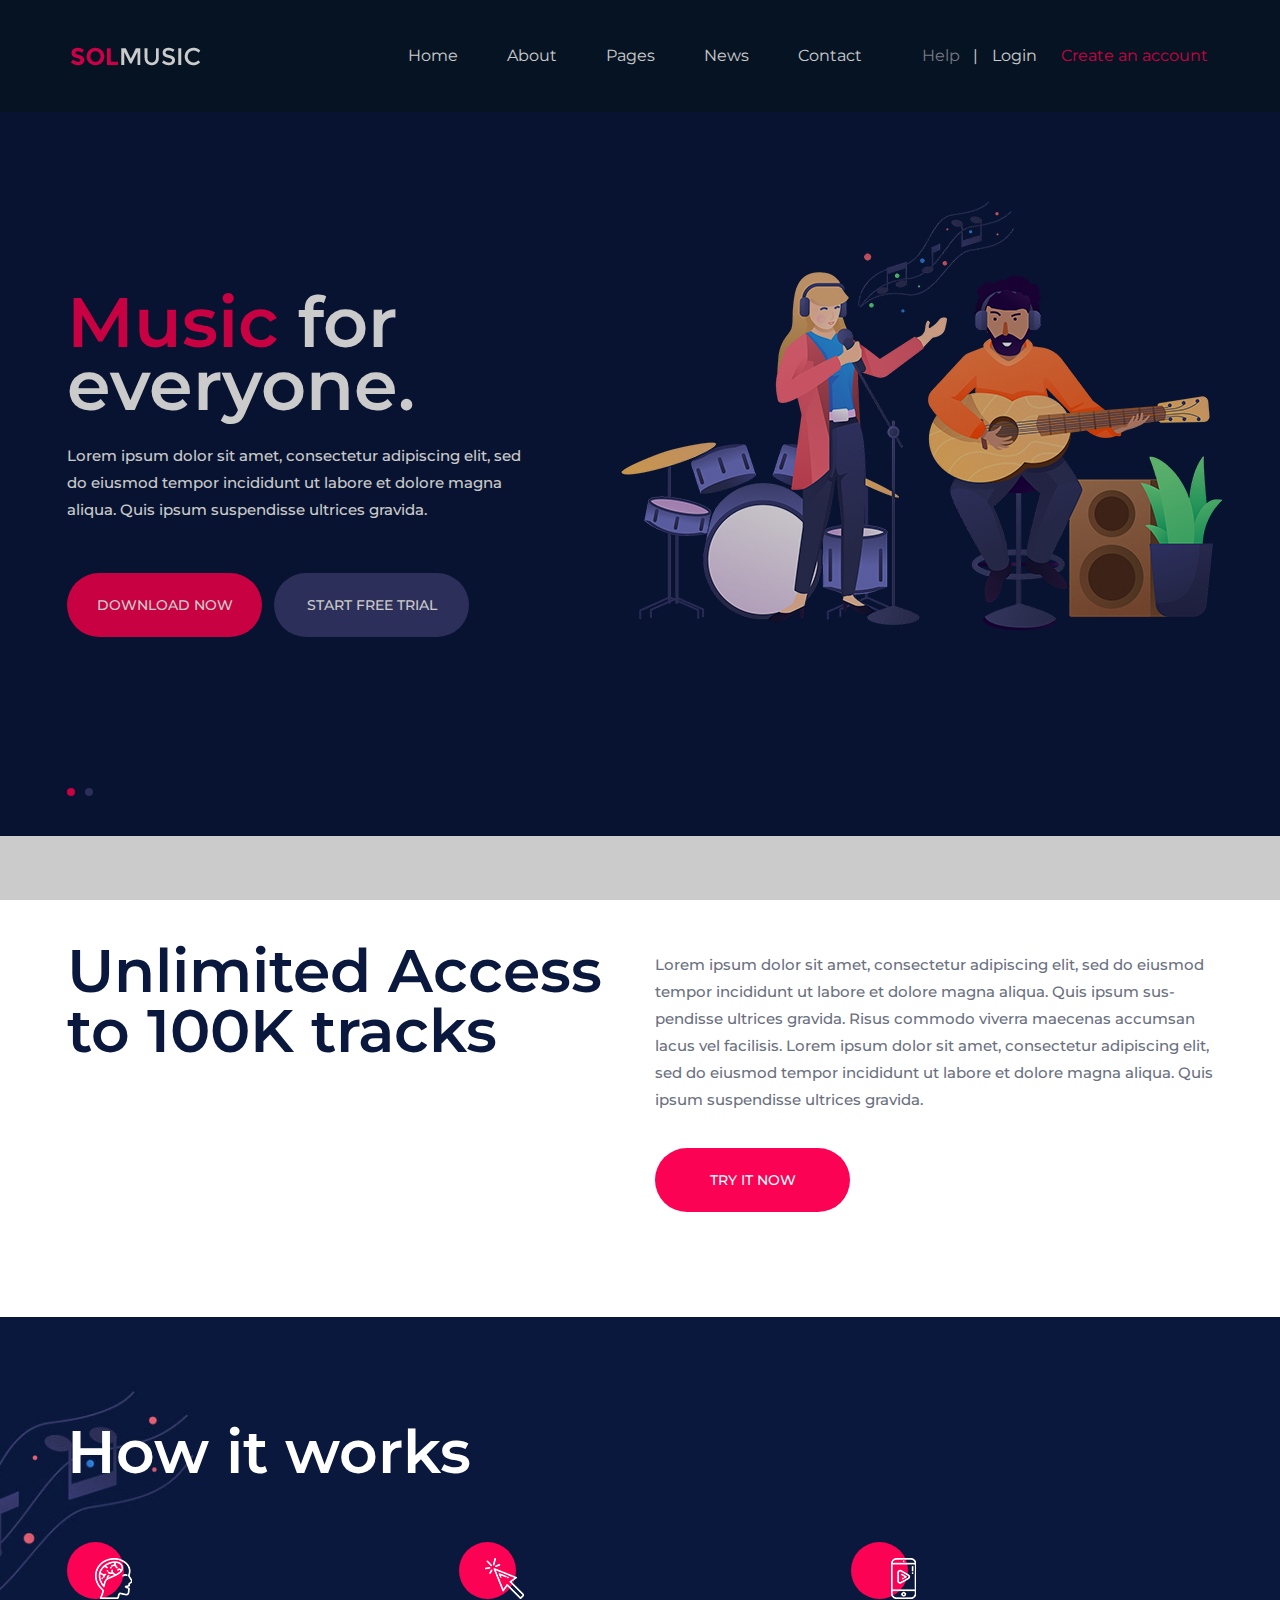
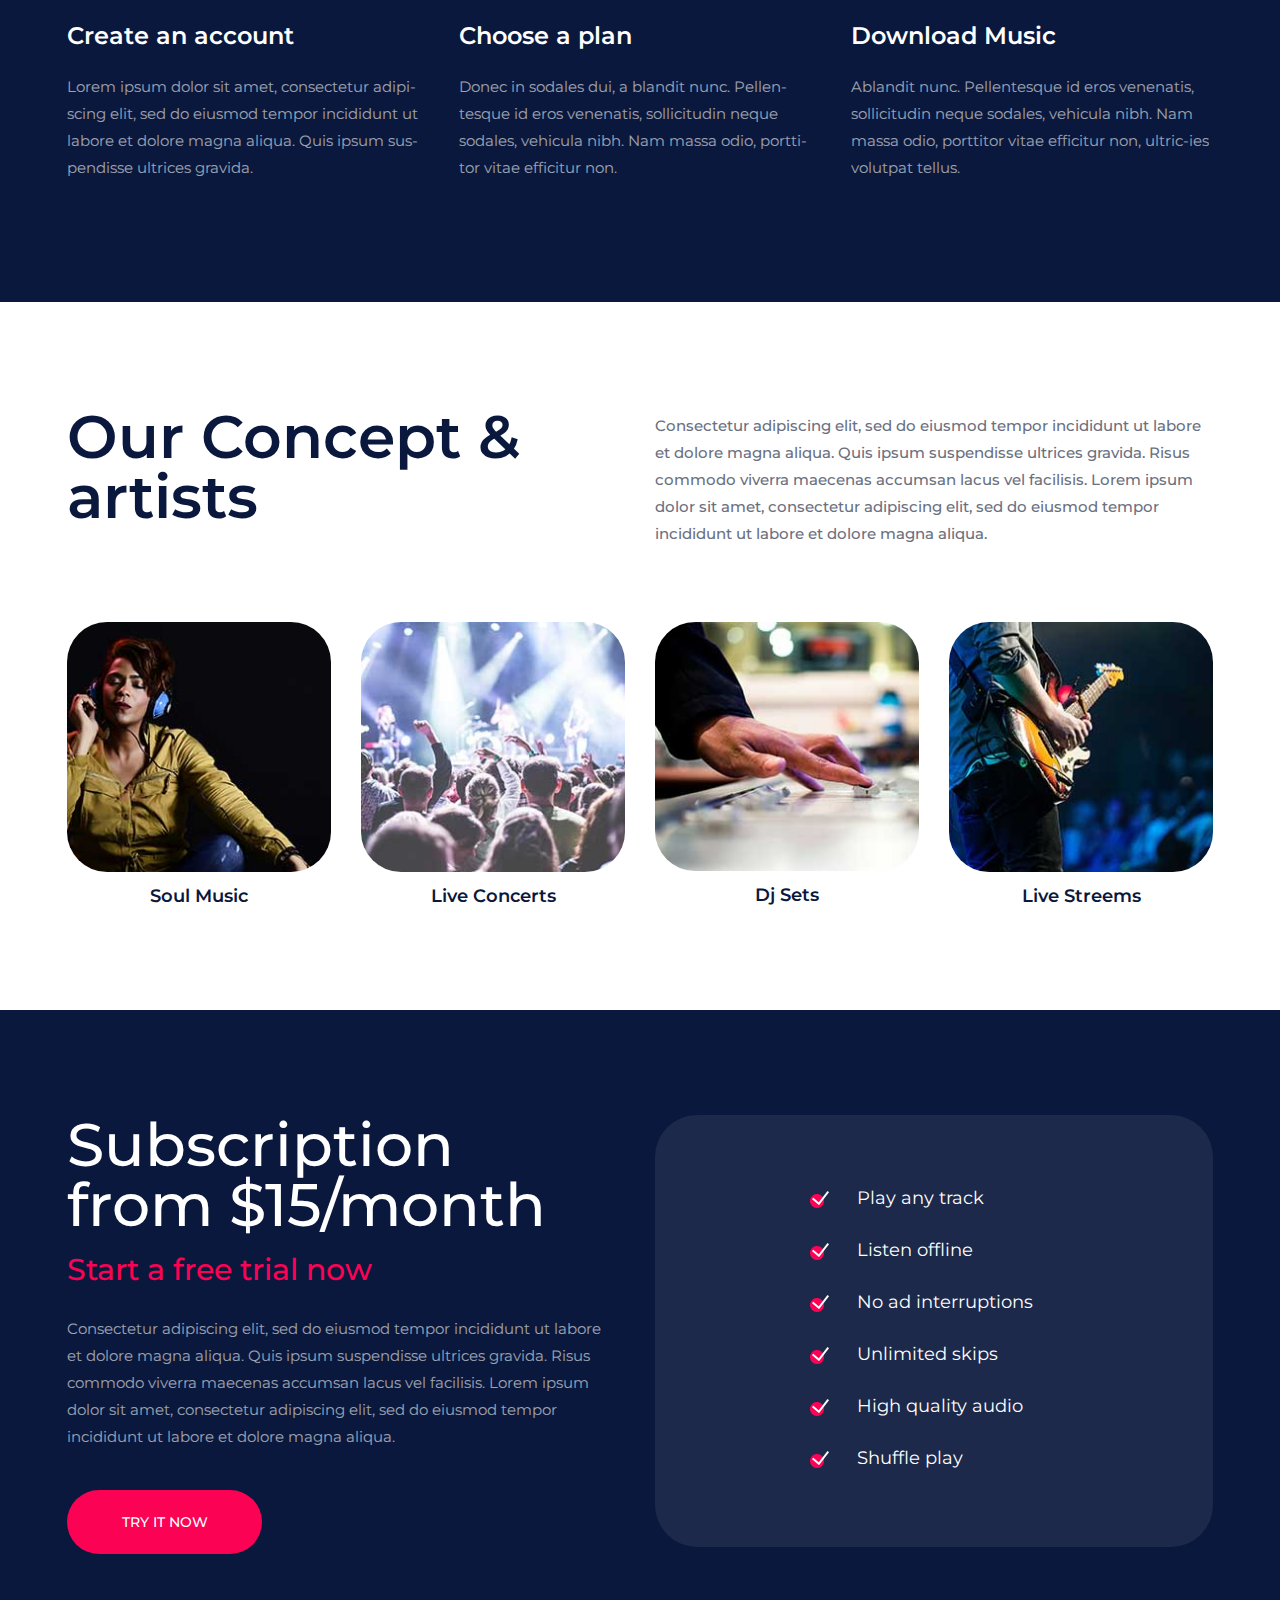
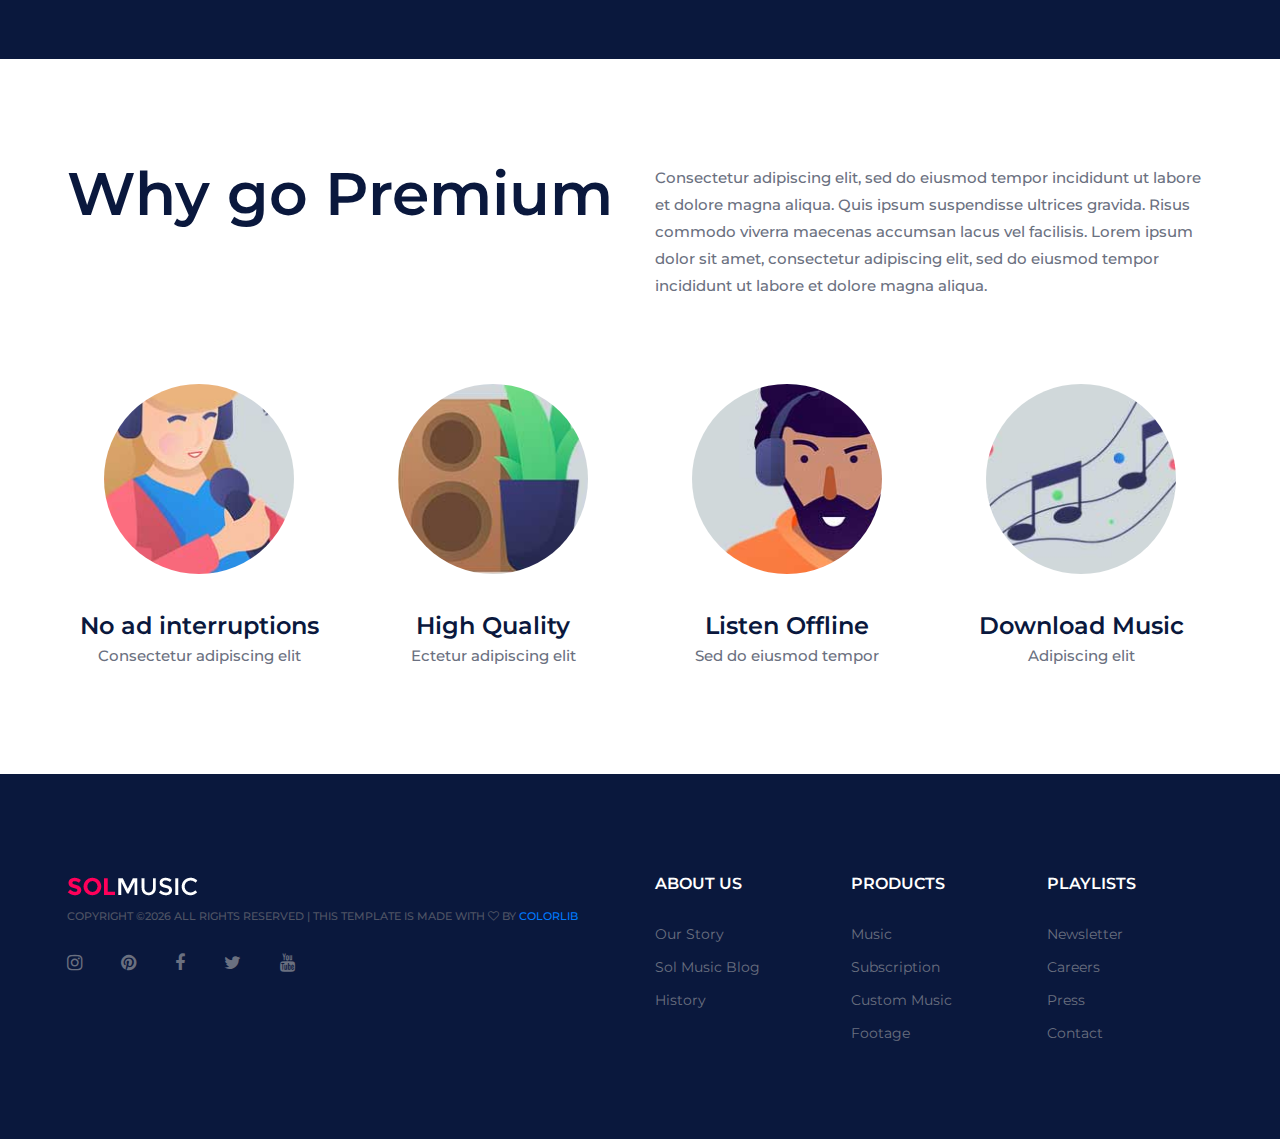
==== index.html @ fb3db893 "added initial files" ====
<!DOCTYPE html>
<html lang="zxx">

<!-- Mirrored from preview.colorlib.com/theme/solmusic/index.html by HTTrack Website Copier/3.x [XR&CO'2014], Fri, 13 Nov 2020 09:31:13 GMT -->
<head>
<title>SolMusic | HTML Template</title>
<meta charset="UTF-8">
<meta name="description" content="SolMusic HTML Template">
<meta name="keywords" content="music, html">
<meta name="viewport" content="width=device-width, initial-scale=1.0">
<!-- Favicon -->
<link href="img/favicon.ico" rel="shortcut icon"/>
<!-- Google font -->
<link href="https://fonts.googleapis.com/css?family=Montserrat:300,300i,400,400i,500,500i,600,600i,700,700i&amp;display=swap" rel="stylesheet">
<!-- Stylesheets -->
<link rel="stylesheet" href="css/bootstrap.min.css%2bfont-awesome.min.css%2bowl.carousel.min.css%2bslicknav.min.css%2bstyle.css.pagespeed.cc.xYf4EGMmqd.css"/>
<!-- Main Stylesheets -->
<!--[if lt IE 9]>
		<script src="https://oss.maxcdn.com/html5shiv/3.7.2/html5shiv.min.js"></script>
		<script src="https://oss.maxcdn.com/respond/1.4.2/respond.min.js"></script>
	<![endif]-->
</head>
<body>
<!-- Page Preloder -->
<div id="preloder">
<div class="loader"></div>
</div>
<!-- Header section -->
<header class="header-section clearfix">
<a href="index.html" class="site-logo">
<img src="img/xlogo.png.pagespeed.ic.qQfcVSBnAj.png" alt="">
</a>
<div class="header-right">
<a href="#" class="hr-btn">Help</a>
<span>|</span>
<div class="user-panel">
<a href="#" class="login">Login</a>
<a href="#" class="register">Create an account</a>
</div>
</div>
<ul class="main-menu">
<li><a href="index.html">Home</a></li>
<li><a href="#">About</a></li>
<li><a href="#">Pages</a>
<ul class="sub-menu">
<li><a href="category.html">Category</a></li>
<li><a href="playlist.html">Playlist</a></li>
<li><a href="artist.html">Artist</a></li>
<li><a href="blog.html">Blog</a></li>
<li><a href="contact.html">Contact</a></li>
</ul>
</li>
<li><a href="blog.html">News</a></li>
<li><a href="contact.html">Contact</a></li>
</ul>
</header>
<!-- Header section end -->
<!-- Hero section -->
<section class="hero-section">
<div class="hero-slider owl-carousel">
<div class="hs-item">
<div class="container">
<div class="row">
<div class="col-lg-6">
<div class="hs-text">
<h2><span>Music</span> for everyone.</h2>
<p>Lorem ipsum dolor sit amet, consectetur adipiscing elit, sed do eiusmod tempor incididunt ut labore et dolore magna aliqua. Quis ipsum suspendisse ultrices gravida. </p>
<a href="#" class="site-btn">Download Now</a>
<a href="#" class="site-btn sb-c2">Start free trial</a>
</div>
</div>
<div class="col-lg-6">
<div class="hr-img">
<img src="img/xhero-bg.png.pagespeed.ic.wZL5rXc3fy.png" alt="">
</div>
</div>
</div>
</div>
</div>
<div class="hs-item">
<div class="container">
<div class="row">
<div class="col-lg-6">
<div class="hs-text">
<h2><span>Listen </span> to new music.</h2>
<p>Lorem ipsum dolor sit amet, consectetur adipiscing elit, sed do eiusmod tempor incididunt ut labore et dolore magna aliqua. Quis ipsum suspendisse ultrices gravida. </p>
<a href="#" class="site-btn">Download Now</a>
<a href="#" class="site-btn sb-c2">Start free trial</a>
</div>
</div>
<div class="col-lg-6">
<div class="hr-img">
<img src="img/xhero-bg.png.pagespeed.ic.wZL5rXc3fy.png" alt="">
</div>
</div>
</div>
</div>
</div>
</div>
</section>
<!-- Hero section end -->
<!-- Intro section -->
<section class="intro-section spad">
<div class="container">
<div class="row">
<div class="col-lg-6">
<div class="section-title">
<h2>Unlimited Access to 100K tracks</h2>
</div>
</div>
<div class="col-lg-6">
<p>Lorem ipsum dolor sit amet, consectetur adipiscing elit, sed do eiusmod tempor incididunt ut labore et dolore magna aliqua. Quis ipsum sus-pendisse ultrices gravida. Risus commodo viverra maecenas accumsan lacus vel facilisis. Lorem ipsum dolor sit amet, consectetur adipiscing elit, sed do eiusmod tempor incididunt ut labore et dolore magna aliqua. Quis ipsum suspendisse ultrices gravida.</p>
<a href="#" class="site-btn">Try it now</a>
</div>
</div>
</div>
</section>
<!-- Intro section end -->
<!-- How section -->
<section class="how-section spad set-bg" data-setbg="img/how-to-bg.jpg">
<div class="container text-white">
<div class="section-title">
<h2>How it works</h2>
</div>
<div class="row">
<div class="col-md-4">
<div class="how-item">
<div class="hi-icon">
<img src="img/icons/xbrain.png.pagespeed.ic.hNKaW3Z77a.png" alt="">
</div>
<h4>Create an account</h4>
<p>Lorem ipsum dolor sit amet, consectetur adipi-scing elit, sed do eiusmod tempor incididunt ut labore et dolore magna aliqua. Quis ipsum sus-pendisse ultrices gravida. </p>
</div>
</div>
<div class="col-md-4">
<div class="how-item">
<div class="hi-icon">
<img src="img/icons/xpointer.png.pagespeed.ic.fbo1WlS8Ay.png" alt="">
</div>
<h4>Choose a plan</h4>
<p>Donec in sodales dui, a blandit nunc. Pellen-tesque id eros venenatis, sollicitudin neque sodales, vehicula nibh. Nam massa odio, portti-tor vitae efficitur non. </p>
</div>
</div>
<div class="col-md-4">
<div class="how-item">
<div class="hi-icon">
<img src="img/icons/xsmartphone.png.pagespeed.ic.Hf6_3khJbp.png" alt="">
</div>
<h4>Download Music</h4>
<p>Ablandit nunc. Pellentesque id eros venenatis, sollicitudin neque sodales, vehicula nibh. Nam massa odio, porttitor vitae efficitur non, ultric-ies volutpat tellus. </p>
</div>
</div>
</div>
</div>
</section>
<!-- How section end -->
<!-- Concept section -->
<section class="concept-section spad">
<div class="container">
<div class="row">
<div class="col-lg-6">
<div class="section-title">
<h2>Our Concept & artists</h2>
</div>
</div>
<div class="col-lg-6">
<p>Consectetur adipiscing elit, sed do eiusmod tempor incididunt ut labore et dolore magna aliqua. Quis ipsum suspendisse ultrices gravida. Risus commodo viverra maecenas accumsan lacus vel facilisis. Lorem ipsum dolor sit amet, consectetur adipiscing elit, sed do eiusmod tempor incididunt ut labore et dolore magna aliqua.</p>
</div>
</div>
<div class="row">
<div class="col-lg-3 col-sm-6">
<div class="concept-item">
<img src="img/concept/x1.jpg.pagespeed.ic.KO4mDb9N_8.jpg" alt="">
<h5>Soul Music</h5>
</div>
</div>
<div class="col-lg-3 col-sm-6">
<div class="concept-item">
<img src="img/concept/x2.jpg.pagespeed.ic.z5n92puy4e.jpg" alt="">
<h5>Live Concerts</h5>
</div>
</div>
<div class="col-lg-3 col-sm-6">
<div class="concept-item">
<img src="img/concept/x3.jpg.pagespeed.ic.GOxEE7Uc15.jpg" alt="">
<h5>Dj Sets</h5>
</div>
</div>
<div class="col-lg-3 col-sm-6">
<div class="concept-item">
<img src="img/concept/x4.jpg.pagespeed.ic.MbQbDN060s.jpg" alt="">
<h5>Live Streems</h5>
</div>
</div>
</div>
</div>
</section>
<!-- Concept section end -->
<!-- Subscription section -->
<section class="subscription-section spad">
<div class="container">
<div class="row">
<div class="col-lg-6">
<div class="sub-text">
<h2>Subscription from $15/month</h2>
<h3>Start a free trial now</h3>
<p>Consectetur adipiscing elit, sed do eiusmod tempor incididunt ut labore et dolore magna aliqua. Quis ipsum suspendisse ultrices gravida. Risus commodo viverra maecenas accumsan lacus vel facilisis. Lorem ipsum dolor sit amet, consectetur adipiscing elit, sed do eiusmod tempor incididunt ut labore et dolore magna aliqua.</p>
<a href="#" class="site-btn">Try it now</a>
</div>
</div>
<div class="col-lg-6">
<ul class="sub-list">
<li><img src="img/icons/xcheck-icon.png.pagespeed.ic.68S-8LR8kI.png" alt="">Play any track</li>
<li><img src="img/icons/xcheck-icon.png.pagespeed.ic.68S-8LR8kI.png" alt="">Listen offline</li>
<li><img src="img/icons/xcheck-icon.png.pagespeed.ic.68S-8LR8kI.png" alt="">No ad interruptions</li>
<li><img src="img/icons/xcheck-icon.png.pagespeed.ic.68S-8LR8kI.png" alt="">Unlimited skips</li>
<li><img src="img/icons/xcheck-icon.png.pagespeed.ic.68S-8LR8kI.png" alt="">High quality audio</li>
<li><img src="img/icons/xcheck-icon.png.pagespeed.ic.68S-8LR8kI.png" alt="">Shuffle play</li>
</ul>
</div>
</div>
</div>
</section>
<!-- Subscription section end -->
<!-- Premium section end -->
<section class="premium-section spad">
<div class="container">
<div class="row">
<div class="col-lg-6">
<div class="section-title">
<h2>Why go Premium</h2>
</div>
</div>
<div class="col-lg-6">
<p>Consectetur adipiscing elit, sed do eiusmod tempor incididunt ut labore et dolore magna aliqua. Quis ipsum suspendisse ultrices gravida. Risus commodo viverra maecenas accumsan lacus vel facilisis. Lorem ipsum dolor sit amet, consectetur adipiscing elit, sed do eiusmod tempor incididunt ut labore et dolore magna aliqua.</p>
</div>
</div>
<div class="row">
<div class="col-lg-3 col-sm-6">
<div class="premium-item">
<img src="img/premium/x1.jpg.pagespeed.ic.TF3DqFa6GM.jpg" alt="">
<h4>No ad interruptions </h4>
<p>Consectetur adipiscing elit</p>
</div>
</div>
<div class="col-lg-3 col-sm-6">
<div class="premium-item">
<img src="img/premium/x2.jpg.pagespeed.ic.FOXj4POBu0.jpg" alt="">
<h4>High Quality</h4>
<p>Ectetur adipiscing elit</p>
</div>
</div>
<div class="col-lg-3 col-sm-6">
<div class="premium-item">
<img src="img/premium/x3.jpg.pagespeed.ic.vqMvZbtq95.jpg" alt="">
<h4>Listen Offline</h4>
<p>Sed do eiusmod tempor </p>
</div>
</div>
<div class="col-lg-3 col-sm-6">
<div class="premium-item">
<img src="img/premium/x4.jpg.pagespeed.ic.vjpIUQ49Wv.jpg" alt="">
<h4>Download Music</h4>
<p>Adipiscing elit</p>
</div>
</div>
</div>
</div>
</section>
<!-- Premium section end -->
<!-- Footer section -->
<footer class="footer-section">
<div class="container">
<div class="row">
<div class="col-xl-6 col-lg-7 order-lg-2">
<div class="row">
<div class="col-sm-4">
<div class="footer-widget">
<h2>About us</h2>
<ul>
<li><a href="#">Our Story</a></li>
<li><a href="#">Sol Music Blog</a></li>
<li><a href="#">History</a></li>
</ul>
</div>
</div>
<div class="col-sm-4">
<div class="footer-widget">
<h2>Products</h2>
<ul>
<li><a href="#">Music</a></li>
<li><a href="#">Subscription</a></li>
<li><a href="#">Custom Music</a></li>
<li><a href="#">Footage</a></li>
</ul>
</div>
</div>
<div class="col-sm-4">
<div class="footer-widget">
<h2>Playlists</h2>
<ul>
<li><a href="#">Newsletter</a></li>
<li><a href="#">Careers</a></li>
<li><a href="#">Press</a></li>
<li><a href="#">Contact</a></li>
</ul>
</div>
</div>
</div>
</div>
<div class="col-xl-6 col-lg-5 order-lg-1">
<img src="img/xlogo.png.pagespeed.ic.qQfcVSBnAj.png" alt="">
<div class="copyright"><!-- Link back to Colorlib can't be removed. Template is licensed under CC BY 3.0. -->
Copyright &copy;<script>document.write(new Date().getFullYear());</script> All rights reserved | This template is made with <i class="fa fa-heart-o" aria-hidden="true"></i> by <a href="https://colorlib.com/" target="_blank">Colorlib</a>
<!-- Link back to Colorlib can't be removed. Template is licensed under CC BY 3.0. --></div>
<div class="social-links">
<a href="#"><i class="fa fa-instagram"></i></a>
<a href="#"><i class="fa fa-pinterest"></i></a>
<a href="#"><i class="fa fa-facebook"></i></a>
<a href="#"><i class="fa fa-twitter"></i></a>
<a href="#"><i class="fa fa-youtube"></i></a>
</div>
</div>
</div>
</div>
</footer>
<!-- Footer section end -->
<!--====== Javascripts & Jquery ======-->
<script src="js/jquery-3.2.1.min.js.pagespeed.jm.Y8jX7FH_5H.js"></script>
<script src="js/bootstrap.min.js%2bjquery.slicknav.min.js.pagespeed.jc.en1PnEs3O6.js"></script><script>eval(mod_pagespeed_A0_FcMhLSk);</script>
<script>eval(mod_pagespeed_pCwMCSN3pf);</script>
<script src="js/owl.carousel.min.js.pagespeed.jm.iD9BtIsBTL.js"></script>
<script src="js/mixitup.min.js.pagespeed.jm.OUnzG6FErC.js"></script>
<script>//<![CDATA[
'use strict';$(window).on('load',function(){$(".loader").fadeOut();$("#preloder").delay(400).fadeOut("slow");if($('.playlist-area').length>0){var containerEl=document.querySelector('.playlist-area');var mixer=mixitup(containerEl);}});(function($){$(".main-menu").slicknav({appendTo:'.header-section',allowParentLinks:true,closedSymbol:'<i class="fa fa-angle-right"></i>',openedSymbol:'<i class="fa fa-angle-down"></i>'});$('.slicknav_nav').prepend('<li class="header-right-warp"></li>');$('.header-right').clone().prependTo('.slicknav_nav > .header-right-warp');$('.set-bg').each(function(){var bg=$(this).data('setbg');$(this).css('background-image','url('+bg+')');});$('.hero-slider').owlCarousel({loop:true,nav:false,dots:true,mouseDrag:false,animateOut:'fadeOut',animateIn:'fadeIn',items:1,autoplay:true});})(jQuery);
//]]></script>
<!-- Global site tag (gtag.js) - Google Analytics -->
<script async src="https://www.googletagmanager.com/gtag/js?id=UA-23581568-13"></script>
<script>window.dataLayer=window.dataLayer||[];function gtag(){dataLayer.push(arguments);}gtag('js',new Date());gtag('config','UA-23581568-13');</script>
</body>

<!-- Mirrored from preview.colorlib.com/theme/solmusic/index.html by HTTrack Website Copier/3.x [XR&CO'2014], Fri, 13 Nov 2020 09:31:31 GMT -->
</html>
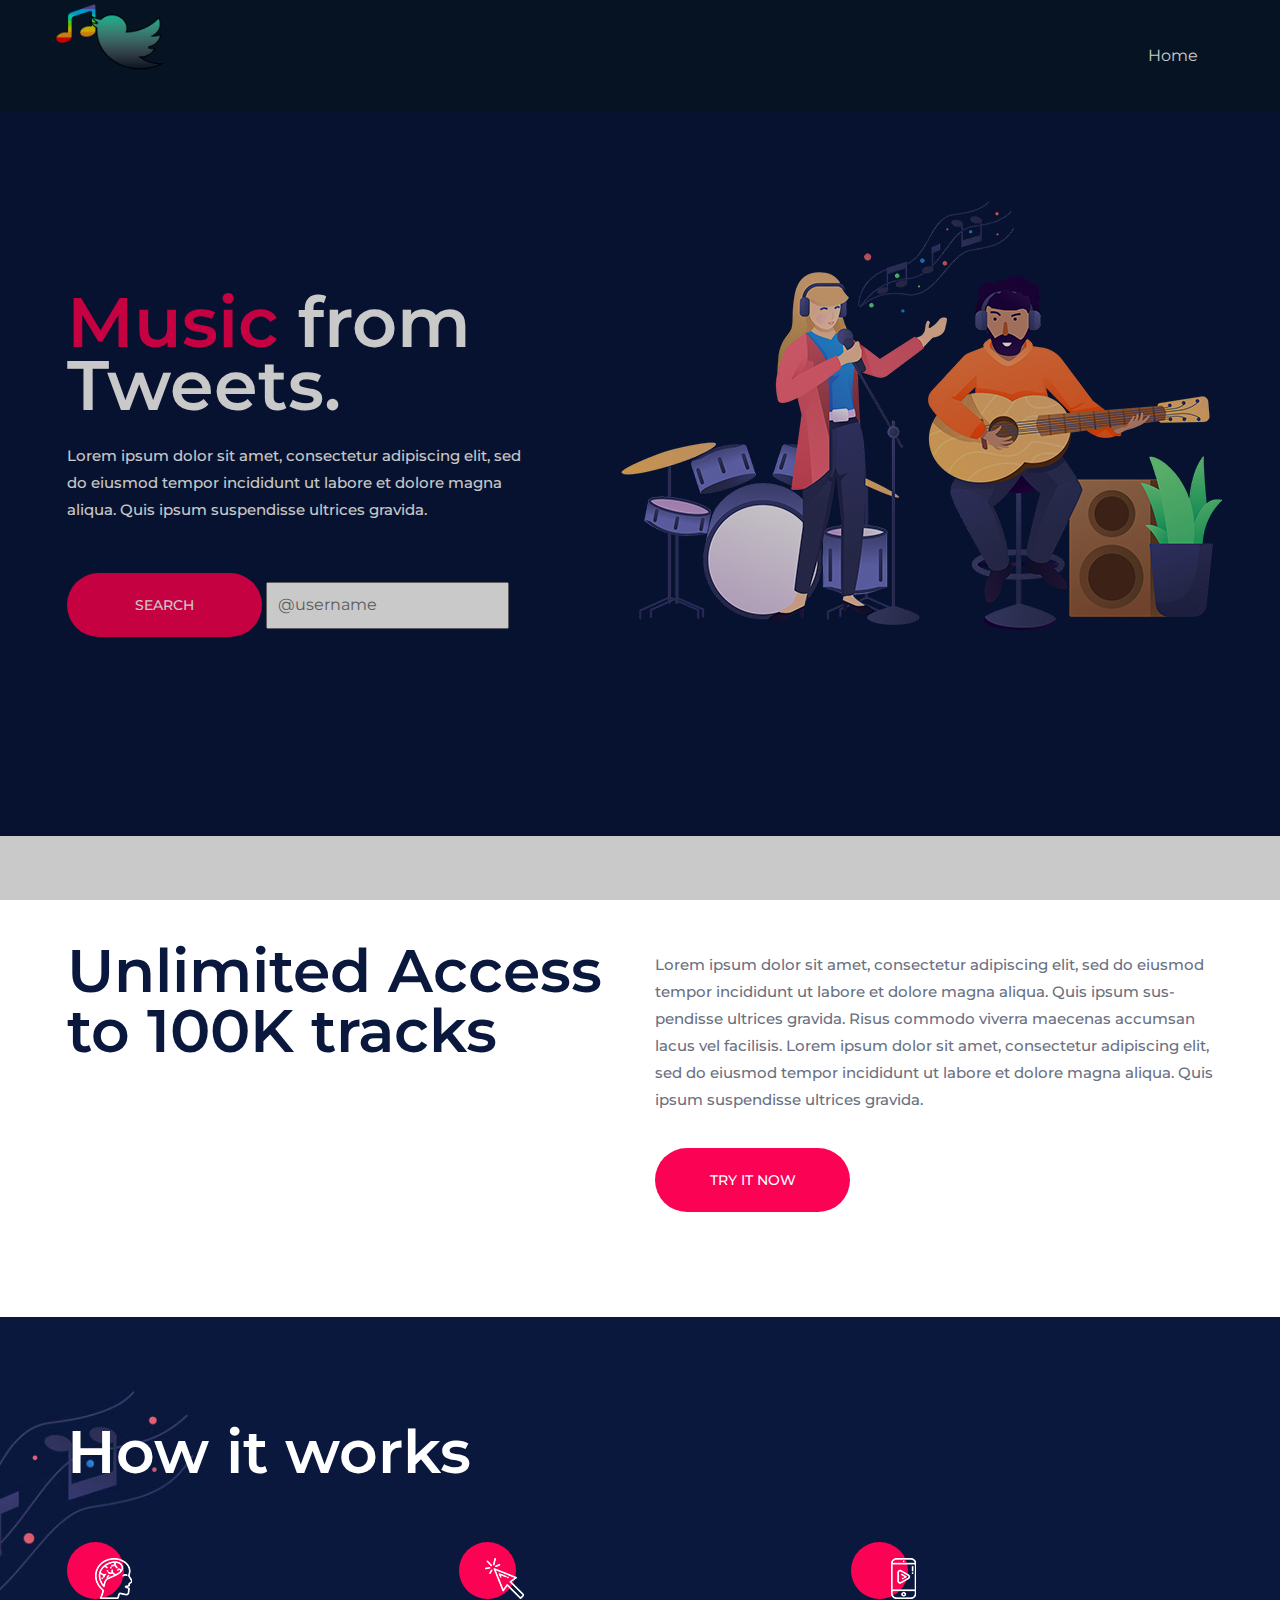
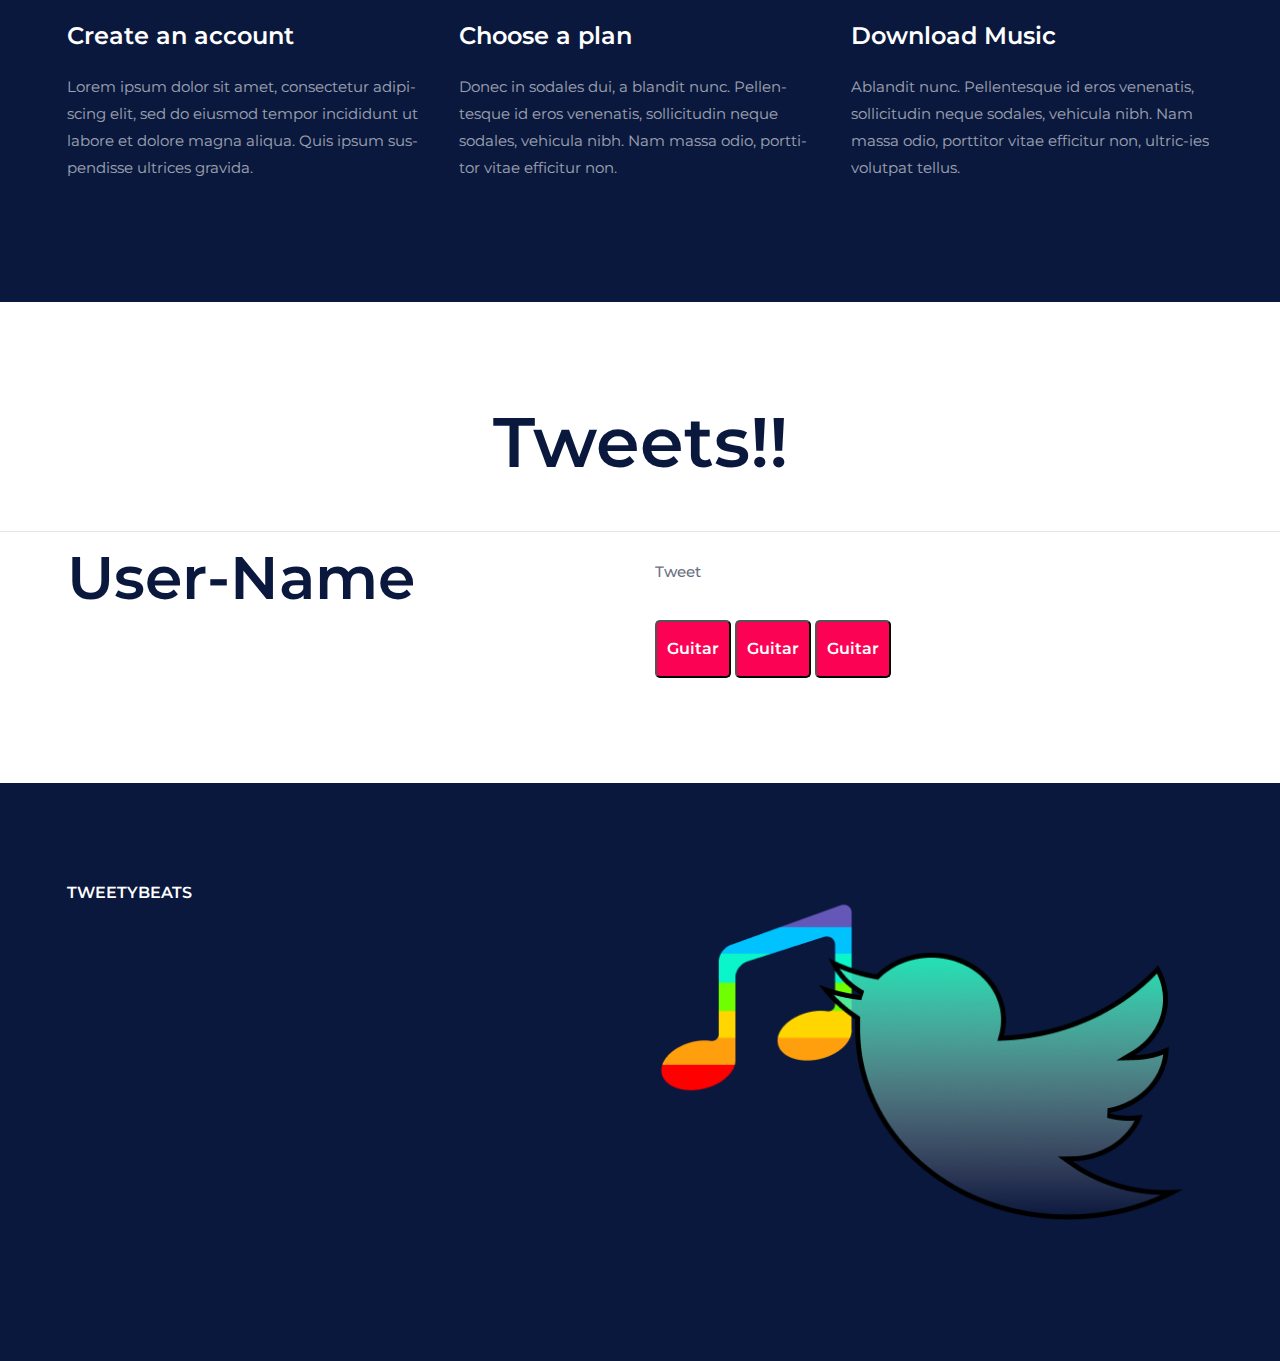
==== commit c58eee63: "added and changed" ====
--- a/index.html
+++ b/index.html
@@ -1,343 +1,262 @@
 <!DOCTYPE html>
-<html lang="zxx">
+<html lang="en">
+  <head>
+    <title>TweetyBeats</title>
+    <meta charset="UTF-8" />
+    <meta name="viewport" content="width=device-width, initial-scale=1.0" />
+    <!-- Favicon -->
+    <link href="img/logo.png" rel="shortcut icon" />
+    <!-- Google font -->
+    <link
+      href="https://fonts.googleapis.com/css?family=Montserrat:300,300i,400,400i,500,500i,600,600i,700,700i&amp;display=swap"
+      rel="stylesheet"
+    />
+    <!-- Stylesheets -->
+    <link
+      rel="stylesheet"
+      href="css/bootstrap.min.css%2bfont-awesome.min.css%2bowl.carousel.min.css%2bslicknav.min.css%2bstyle.css.pagespeed.cc.xYf4EGMmqd.css"
+    />
+    <!-- Main Stylesheets -->
+    <link rel="stylesheet" href="css/style.css" />
+  </head>
+  <body>
+    <!-- Page Preloder -->
+    <div id="preloder">
+      <div class="loader"></div>
+    </div>
+    <!-- Header section -->
+    <header class="header-section clearfix">
+      <a href="index.html" class="site-logo">
+        <img src="img/logo.png" alt="" />
+      </a>
+      <ul class="main-menu">
+        <li><a href="index.html">Home</a></li>
+      </ul>
+    </header>
+    <!-- Header section end -->
+    <!-- Hero section -->
+    <section class="hero-section">
+      <div class="hero-slider owl-carousel">
+        <div class="hs-item">
+          <div class="container">
+            <div class="row">
+              <div class="col-lg-6">
+                <div class="hs-text">
+                  <h2><span>Music</span> from Tweets.</h2>
+                  <p>
+                    Lorem ipsum dolor sit amet, consectetur adipiscing elit, sed
+                    do eiusmod tempor incididunt ut labore et dolore magna
+                    aliqua. Quis ipsum suspendisse ultrices gravida.
+                  </p>
+                  <a href="#" class="site-btn">Search</a>
+                  <input
+                    class="user-input"
+                    type="text"
+                    placeholder="@username"
+                  />
+                </div>
+              </div>
+              <div class="col-lg-6">
+                <div class="hr-img">
+                  <img
+                    src="img/xhero-bg.png.pagespeed.ic.wZL5rXc3fy.png"
+                    alt=""
+                  />
+                </div>
+              </div>
+            </div>
+          </div>
+        </div>
+      </div>
+    </section>
+    <!-- Hero section end -->
+    <!-- Intro section -->
+    <section class="intro-section spad">
+      <div class="container">
+        <div class="row">
+          <div class="col-lg-6">
+            <div class="section-title">
+              <h2>Unlimited Access to 100K tracks</h2>
+            </div>
+          </div>
+          <div class="col-lg-6">
+            <p>
+              Lorem ipsum dolor sit amet, consectetur adipiscing elit, sed do
+              eiusmod tempor incididunt ut labore et dolore magna aliqua. Quis
+              ipsum sus-pendisse ultrices gravida. Risus commodo viverra
+              maecenas accumsan lacus vel facilisis. Lorem ipsum dolor sit amet,
+              consectetur adipiscing elit, sed do eiusmod tempor incididunt ut
+              labore et dolore magna aliqua. Quis ipsum suspendisse ultrices
+              gravida.
+            </p>
+            <a href="#" class="site-btn">Try it now</a>
+          </div>
+        </div>
+      </div>
+    </section>
+    <!-- Intro section end -->
+    <!-- How section -->
+    <section class="how-section spad set-bg" data-setbg="img/how-to-bg.jpg">
+      <div class="container text-white">
+        <div class="section-title">
+          <h2>How it works</h2>
+        </div>
+        <div class="row">
+          <div class="col-md-4">
+            <div class="how-item">
+              <div class="hi-icon">
+                <img
+                  src="img/icons/xbrain.png.pagespeed.ic.hNKaW3Z77a.png"
+                  alt=""
+                />
+              </div>
+              <h4>Create an account</h4>
+              <p>
+                Lorem ipsum dolor sit amet, consectetur adipi-scing elit, sed do
+                eiusmod tempor incididunt ut labore et dolore magna aliqua. Quis
+                ipsum sus-pendisse ultrices gravida.
+              </p>
+            </div>
+          </div>
+          <div class="col-md-4">
+            <div class="how-item">
+              <div class="hi-icon">
+                <img
+                  src="img/icons/xpointer.png.pagespeed.ic.fbo1WlS8Ay.png"
+                  alt=""
+                />
+              </div>
+              <h4>Choose a plan</h4>
+              <p>
+                Donec in sodales dui, a blandit nunc. Pellen-tesque id eros
+                venenatis, sollicitudin neque sodales, vehicula nibh. Nam massa
+                odio, portti-tor vitae efficitur non.
+              </p>
+            </div>
+          </div>
+          <div class="col-md-4">
+            <div class="how-item">
+              <div class="hi-icon">
+                <img
+                  src="img/icons/xsmartphone.png.pagespeed.ic.Hf6_3khJbp.png"
+                  alt=""
+                />
+              </div>
+              <h4>Download Music</h4>
+              <p>
+                Ablandit nunc. Pellentesque id eros venenatis, sollicitudin
+                neque sodales, vehicula nibh. Nam massa odio, porttitor vitae
+                efficitur non, ultric-ies volutpat tellus.
+              </p>
+            </div>
+          </div>
+        </div>
+      </div>
+	</section>
+	<section class="intro-section spad">
+		<div class="user_data">
+			<h1>Tweets!!</h1>
+		</div>
+		<hr>
+		<div class="container tweet_container">
+		  <div class="row">
+			<div class="col-lg-6">
+			  <div class="section-title">
+				<h2 class="user_name">User-Name</h2>
+			  </div>
+			</div>
+			<div class="col-lg-6">
+			  <p class="user_tweet">
+				Tweet
+			  </p>
+			  <button>Guitar</button>
+			  <button>Guitar</button>
+			  <button>Guitar</button>
+			</div>
+		  </div>
+		</div>
+	  </section>
+    <!-- Footer section -->
+    <footer class="footer-section">
+      <div class="container">
+        <div class="row">
+          <div class="col-md-6">
+            <div class="footer-widget">
+              <h2>TweetyBeats</h2>
+            </div>
+          </div>
+          <div class="col-md-6 logo">
+            <img src="img/logo.png" alt="" />
+          </div>
+        </div>
+      </div>
+    </footer>
+    <!-- Footer section end -->
+    <!--====== Javascripts & Jquery ======-->
+    <script src="js/jquery-3.2.1.min.js.pagespeed.jm.Y8jX7FH_5H.js"></script>
+    <script src="js/bootstrap.min.js%2bjquery.slicknav.min.js.pagespeed.jc.en1PnEs3O6.js"></script>
+    <script>
+      eval(mod_pagespeed_A0_FcMhLSk);
+    </script>
+    <script>
+      eval(mod_pagespeed_pCwMCSN3pf);
+    </script>
+    <script src="js/owl.carousel.min.js.pagespeed.jm.iD9BtIsBTL.js"></script>
+    <script src="js/mixitup.min.js.pagespeed.jm.OUnzG6FErC.js"></script>
+    <script>
+      //<![CDATA[
+      "use strict";
+      $(window).on("load", function () {
+        $(".loader").fadeOut();
+        $("#preloder").delay(400).fadeOut("slow");
+        if ($(".playlist-area").length > 0) {
+          var containerEl = document.querySelector(".playlist-area");
+          var mixer = mixitup(containerEl);
+        }
+      });
+      (function ($) {
+        $(".main-menu").slicknav({
+          appendTo: ".header-section",
+          allowParentLinks: true,
+          closedSymbol: '<i class="fa fa-angle-right"></i>',
+          openedSymbol: '<i class="fa fa-angle-down"></i>',
+        });
+        $(".slicknav_nav").prepend('<li class="header-right-warp"></li>');
+        $(".header-right")
+          .clone()
+          .prependTo(".slicknav_nav > .header-right-warp");
+        $(".set-bg").each(function () {
+          var bg = $(this).data("setbg");
+          $(this).css("background-image", "url(" + bg + ")");
+        });
+        $(".hero-slider").owlCarousel({
+          loop: true,
+          nav: false,
+          dots: true,
+          mouseDrag: false,
+          animateOut: "fadeOut",
+          animateIn: "fadeIn",
+          items: 1,
+          autoplay: true,
+        });
+      })(jQuery);
+      //]]>
+    </script>
+    <!-- Global site tag (gtag.js) - Google Analytics -->
+    <script
+      async
+      src="https://www.googletagmanager.com/gtag/js?id=UA-23581568-13"
+    ></script>
+    <script>
+      window.dataLayer = window.dataLayer || [];
+      function gtag() {
+        dataLayer.push(arguments);
+      }
+      gtag("js", new Date());
+      gtag("config", "UA-23581568-13");
+	</script>
+	<script src="./js/app.js"></script>
+  </body>
 
-<!-- Mirrored from preview.colorlib.com/theme/solmusic/index.html by HTTrack Website Copier/3.x [XR&CO'2014], Fri, 13 Nov 2020 09:31:13 GMT -->
-<head>
-<title>SolMusic | HTML Template</title>
-<meta charset="UTF-8">
-<meta name="description" content="SolMusic HTML Template">
-<meta name="keywords" content="music, html">
-<meta name="viewport" content="width=device-width, initial-scale=1.0">
-<!-- Favicon -->
-<link href="img/favicon.ico" rel="shortcut icon"/>
-<!-- Google font -->
-<link href="https://fonts.googleapis.com/css?family=Montserrat:300,300i,400,400i,500,500i,600,600i,700,700i&amp;display=swap" rel="stylesheet">
-<!-- Stylesheets -->
-<link rel="stylesheet" href="css/bootstrap.min.css%2bfont-awesome.min.css%2bowl.carousel.min.css%2bslicknav.min.css%2bstyle.css.pagespeed.cc.xYf4EGMmqd.css"/>
-<!-- Main Stylesheets -->
-<!--[if lt IE 9]>
-		<script src="https://oss.maxcdn.com/html5shiv/3.7.2/html5shiv.min.js"></script>
-		<script src="https://oss.maxcdn.com/respond/1.4.2/respond.min.js"></script>
-	<![endif]-->
-</head>
-<body>
-<!-- Page Preloder -->
-<div id="preloder">
-<div class="loader"></div>
-</div>
-<!-- Header section -->
-<header class="header-section clearfix">
-<a href="index.html" class="site-logo">
-<img src="img/xlogo.png.pagespeed.ic.qQfcVSBnAj.png" alt="">
-</a>
-<div class="header-right">
-<a href="#" class="hr-btn">Help</a>
-<span>|</span>
-<div class="user-panel">
-<a href="#" class="login">Login</a>
-<a href="#" class="register">Create an account</a>
-</div>
-</div>
-<ul class="main-menu">
-<li><a href="index.html">Home</a></li>
-<li><a href="#">About</a></li>
-<li><a href="#">Pages</a>
-<ul class="sub-menu">
-<li><a href="category.html">Category</a></li>
-<li><a href="playlist.html">Playlist</a></li>
-<li><a href="artist.html">Artist</a></li>
-<li><a href="blog.html">Blog</a></li>
-<li><a href="contact.html">Contact</a></li>
-</ul>
-</li>
-<li><a href="blog.html">News</a></li>
-<li><a href="contact.html">Contact</a></li>
-</ul>
-</header>
-<!-- Header section end -->
-<!-- Hero section -->
-<section class="hero-section">
-<div class="hero-slider owl-carousel">
-<div class="hs-item">
-<div class="container">
-<div class="row">
-<div class="col-lg-6">
-<div class="hs-text">
-<h2><span>Music</span> for everyone.</h2>
-<p>Lorem ipsum dolor sit amet, consectetur adipiscing elit, sed do eiusmod tempor incididunt ut labore et dolore magna aliqua. Quis ipsum suspendisse ultrices gravida. </p>
-<a href="#" class="site-btn">Download Now</a>
-<a href="#" class="site-btn sb-c2">Start free trial</a>
-</div>
-</div>
-<div class="col-lg-6">
-<div class="hr-img">
-<img src="img/xhero-bg.png.pagespeed.ic.wZL5rXc3fy.png" alt="">
-</div>
-</div>
-</div>
-</div>
-</div>
-<div class="hs-item">
-<div class="container">
-<div class="row">
-<div class="col-lg-6">
-<div class="hs-text">
-<h2><span>Listen </span> to new music.</h2>
-<p>Lorem ipsum dolor sit amet, consectetur adipiscing elit, sed do eiusmod tempor incididunt ut labore et dolore magna aliqua. Quis ipsum suspendisse ultrices gravida. </p>
-<a href="#" class="site-btn">Download Now</a>
-<a href="#" class="site-btn sb-c2">Start free trial</a>
-</div>
-</div>
-<div class="col-lg-6">
-<div class="hr-img">
-<img src="img/xhero-bg.png.pagespeed.ic.wZL5rXc3fy.png" alt="">
-</div>
-</div>
-</div>
-</div>
-</div>
-</div>
-</section>
-<!-- Hero section end -->
-<!-- Intro section -->
-<section class="intro-section spad">
-<div class="container">
-<div class="row">
-<div class="col-lg-6">
-<div class="section-title">
-<h2>Unlimited Access to 100K tracks</h2>
-</div>
-</div>
-<div class="col-lg-6">
-<p>Lorem ipsum dolor sit amet, consectetur adipiscing elit, sed do eiusmod tempor incididunt ut labore et dolore magna aliqua. Quis ipsum sus-pendisse ultrices gravida. Risus commodo viverra maecenas accumsan lacus vel facilisis. Lorem ipsum dolor sit amet, consectetur adipiscing elit, sed do eiusmod tempor incididunt ut labore et dolore magna aliqua. Quis ipsum suspendisse ultrices gravida.</p>
-<a href="#" class="site-btn">Try it now</a>
-</div>
-</div>
-</div>
-</section>
-<!-- Intro section end -->
-<!-- How section -->
-<section class="how-section spad set-bg" data-setbg="img/how-to-bg.jpg">
-<div class="container text-white">
-<div class="section-title">
-<h2>How it works</h2>
-</div>
-<div class="row">
-<div class="col-md-4">
-<div class="how-item">
-<div class="hi-icon">
-<img src="img/icons/xbrain.png.pagespeed.ic.hNKaW3Z77a.png" alt="">
-</div>
-<h4>Create an account</h4>
-<p>Lorem ipsum dolor sit amet, consectetur adipi-scing elit, sed do eiusmod tempor incididunt ut labore et dolore magna aliqua. Quis ipsum sus-pendisse ultrices gravida. </p>
-</div>
-</div>
-<div class="col-md-4">
-<div class="how-item">
-<div class="hi-icon">
-<img src="img/icons/xpointer.png.pagespeed.ic.fbo1WlS8Ay.png" alt="">
-</div>
-<h4>Choose a plan</h4>
-<p>Donec in sodales dui, a blandit nunc. Pellen-tesque id eros venenatis, sollicitudin neque sodales, vehicula nibh. Nam massa odio, portti-tor vitae efficitur non. </p>
-</div>
-</div>
-<div class="col-md-4">
-<div class="how-item">
-<div class="hi-icon">
-<img src="img/icons/xsmartphone.png.pagespeed.ic.Hf6_3khJbp.png" alt="">
-</div>
-<h4>Download Music</h4>
-<p>Ablandit nunc. Pellentesque id eros venenatis, sollicitudin neque sodales, vehicula nibh. Nam massa odio, porttitor vitae efficitur non, ultric-ies volutpat tellus. </p>
-</div>
-</div>
-</div>
-</div>
-</section>
-<!-- How section end -->
-<!-- Concept section -->
-<section class="concept-section spad">
-<div class="container">
-<div class="row">
-<div class="col-lg-6">
-<div class="section-title">
-<h2>Our Concept & artists</h2>
-</div>
-</div>
-<div class="col-lg-6">
-<p>Consectetur adipiscing elit, sed do eiusmod tempor incididunt ut labore et dolore magna aliqua. Quis ipsum suspendisse ultrices gravida. Risus commodo viverra maecenas accumsan lacus vel facilisis. Lorem ipsum dolor sit amet, consectetur adipiscing elit, sed do eiusmod tempor incididunt ut labore et dolore magna aliqua.</p>
-</div>
-</div>
-<div class="row">
-<div class="col-lg-3 col-sm-6">
-<div class="concept-item">
-<img src="img/concept/x1.jpg.pagespeed.ic.KO4mDb9N_8.jpg" alt="">
-<h5>Soul Music</h5>
-</div>
-</div>
-<div class="col-lg-3 col-sm-6">
-<div class="concept-item">
-<img src="img/concept/x2.jpg.pagespeed.ic.z5n92puy4e.jpg" alt="">
-<h5>Live Concerts</h5>
-</div>
-</div>
-<div class="col-lg-3 col-sm-6">
-<div class="concept-item">
-<img src="img/concept/x3.jpg.pagespeed.ic.GOxEE7Uc15.jpg" alt="">
-<h5>Dj Sets</h5>
-</div>
-</div>
-<div class="col-lg-3 col-sm-6">
-<div class="concept-item">
-<img src="img/concept/x4.jpg.pagespeed.ic.MbQbDN060s.jpg" alt="">
-<h5>Live Streems</h5>
-</div>
-</div>
-</div>
-</div>
-</section>
-<!-- Concept section end -->
-<!-- Subscription section -->
-<section class="subscription-section spad">
-<div class="container">
-<div class="row">
-<div class="col-lg-6">
-<div class="sub-text">
-<h2>Subscription from $15/month</h2>
-<h3>Start a free trial now</h3>
-<p>Consectetur adipiscing elit, sed do eiusmod tempor incididunt ut labore et dolore magna aliqua. Quis ipsum suspendisse ultrices gravida. Risus commodo viverra maecenas accumsan lacus vel facilisis. Lorem ipsum dolor sit amet, consectetur adipiscing elit, sed do eiusmod tempor incididunt ut labore et dolore magna aliqua.</p>
-<a href="#" class="site-btn">Try it now</a>
-</div>
-</div>
-<div class="col-lg-6">
-<ul class="sub-list">
-<li><img src="img/icons/xcheck-icon.png.pagespeed.ic.68S-8LR8kI.png" alt="">Play any track</li>
-<li><img src="img/icons/xcheck-icon.png.pagespeed.ic.68S-8LR8kI.png" alt="">Listen offline</li>
-<li><img src="img/icons/xcheck-icon.png.pagespeed.ic.68S-8LR8kI.png" alt="">No ad interruptions</li>
-<li><img src="img/icons/xcheck-icon.png.pagespeed.ic.68S-8LR8kI.png" alt="">Unlimited skips</li>
-<li><img src="img/icons/xcheck-icon.png.pagespeed.ic.68S-8LR8kI.png" alt="">High quality audio</li>
-<li><img src="img/icons/xcheck-icon.png.pagespeed.ic.68S-8LR8kI.png" alt="">Shuffle play</li>
-</ul>
-</div>
-</div>
-</div>
-</section>
-<!-- Subscription section end -->
-<!-- Premium section end -->
-<section class="premium-section spad">
-<div class="container">
-<div class="row">
-<div class="col-lg-6">
-<div class="section-title">
-<h2>Why go Premium</h2>
-</div>
-</div>
-<div class="col-lg-6">
-<p>Consectetur adipiscing elit, sed do eiusmod tempor incididunt ut labore et dolore magna aliqua. Quis ipsum suspendisse ultrices gravida. Risus commodo viverra maecenas accumsan lacus vel facilisis. Lorem ipsum dolor sit amet, consectetur adipiscing elit, sed do eiusmod tempor incididunt ut labore et dolore magna aliqua.</p>
-</div>
-</div>
-<div class="row">
-<div class="col-lg-3 col-sm-6">
-<div class="premium-item">
-<img src="img/premium/x1.jpg.pagespeed.ic.TF3DqFa6GM.jpg" alt="">
-<h4>No ad interruptions </h4>
-<p>Consectetur adipiscing elit</p>
-</div>
-</div>
-<div class="col-lg-3 col-sm-6">
-<div class="premium-item">
-<img src="img/premium/x2.jpg.pagespeed.ic.FOXj4POBu0.jpg" alt="">
-<h4>High Quality</h4>
-<p>Ectetur adipiscing elit</p>
-</div>
-</div>
-<div class="col-lg-3 col-sm-6">
-<div class="premium-item">
-<img src="img/premium/x3.jpg.pagespeed.ic.vqMvZbtq95.jpg" alt="">
-<h4>Listen Offline</h4>
-<p>Sed do eiusmod tempor </p>
-</div>
-</div>
-<div class="col-lg-3 col-sm-6">
-<div class="premium-item">
-<img src="img/premium/x4.jpg.pagespeed.ic.vjpIUQ49Wv.jpg" alt="">
-<h4>Download Music</h4>
-<p>Adipiscing elit</p>
-</div>
-</div>
-</div>
-</div>
-</section>
-<!-- Premium section end -->
-<!-- Footer section -->
-<footer class="footer-section">
-<div class="container">
-<div class="row">
-<div class="col-xl-6 col-lg-7 order-lg-2">
-<div class="row">
-<div class="col-sm-4">
-<div class="footer-widget">
-<h2>About us</h2>
-<ul>
-<li><a href="#">Our Story</a></li>
-<li><a href="#">Sol Music Blog</a></li>
-<li><a href="#">History</a></li>
-</ul>
-</div>
-</div>
-<div class="col-sm-4">
-<div class="footer-widget">
-<h2>Products</h2>
-<ul>
-<li><a href="#">Music</a></li>
-<li><a href="#">Subscription</a></li>
-<li><a href="#">Custom Music</a></li>
-<li><a href="#">Footage</a></li>
-</ul>
-</div>
-</div>
-<div class="col-sm-4">
-<div class="footer-widget">
-<h2>Playlists</h2>
-<ul>
-<li><a href="#">Newsletter</a></li>
-<li><a href="#">Careers</a></li>
-<li><a href="#">Press</a></li>
-<li><a href="#">Contact</a></li>
-</ul>
-</div>
-</div>
-</div>
-</div>
-<div class="col-xl-6 col-lg-5 order-lg-1">
-<img src="img/xlogo.png.pagespeed.ic.qQfcVSBnAj.png" alt="">
-<div class="copyright"><!-- Link back to Colorlib can't be removed. Template is licensed under CC BY 3.0. -->
-Copyright &copy;<script>document.write(new Date().getFullYear());</script> All rights reserved | This template is made with <i class="fa fa-heart-o" aria-hidden="true"></i> by <a href="https://colorlib.com/" target="_blank">Colorlib</a>
-<!-- Link back to Colorlib can't be removed. Template is licensed under CC BY 3.0. --></div>
-<div class="social-links">
-<a href="#"><i class="fa fa-instagram"></i></a>
-<a href="#"><i class="fa fa-pinterest"></i></a>
-<a href="#"><i class="fa fa-facebook"></i></a>
-<a href="#"><i class="fa fa-twitter"></i></a>
-<a href="#"><i class="fa fa-youtube"></i></a>
-</div>
-</div>
-</div>
-</div>
-</footer>
-<!-- Footer section end -->
-<!--====== Javascripts & Jquery ======-->
-<script src="js/jquery-3.2.1.min.js.pagespeed.jm.Y8jX7FH_5H.js"></script>
-<script src="js/bootstrap.min.js%2bjquery.slicknav.min.js.pagespeed.jc.en1PnEs3O6.js"></script><script>eval(mod_pagespeed_A0_FcMhLSk);</script>
-<script>eval(mod_pagespeed_pCwMCSN3pf);</script>
-<script src="js/owl.carousel.min.js.pagespeed.jm.iD9BtIsBTL.js"></script>
-<script src="js/mixitup.min.js.pagespeed.jm.OUnzG6FErC.js"></script>
-<script>//<![CDATA[
-'use strict';$(window).on('load',function(){$(".loader").fadeOut();$("#preloder").delay(400).fadeOut("slow");if($('.playlist-area').length>0){var containerEl=document.querySelector('.playlist-area');var mixer=mixitup(containerEl);}});(function($){$(".main-menu").slicknav({appendTo:'.header-section',allowParentLinks:true,closedSymbol:'<i class="fa fa-angle-right"></i>',openedSymbol:'<i class="fa fa-angle-down"></i>'});$('.slicknav_nav').prepend('<li class="header-right-warp"></li>');$('.header-right').clone().prependTo('.slicknav_nav > .header-right-warp');$('.set-bg').each(function(){var bg=$(this).data('setbg');$(this).css('background-image','url('+bg+')');});$('.hero-slider').owlCarousel({loop:true,nav:false,dots:true,mouseDrag:false,animateOut:'fadeOut',animateIn:'fadeIn',items:1,autoplay:true});})(jQuery);
-//]]></script>
-<!-- Global site tag (gtag.js) - Google Analytics -->
-<script async src="https://www.googletagmanager.com/gtag/js?id=UA-23581568-13"></script>
-<script>window.dataLayer=window.dataLayer||[];function gtag(){dataLayer.push(arguments);}gtag('js',new Date());gtag('config','UA-23581568-13');</script>
-</body>
-
-<!-- Mirrored from preview.colorlib.com/theme/solmusic/index.html by HTTrack Website Copier/3.x [XR&CO'2014], Fri, 13 Nov 2020 09:31:31 GMT -->
+  <!-- Mirrored from preview.colorlib.com/theme/solmusic/index.html by HTTrack Website Copier/3.x [XR&CO'2014], Fri, 13 Nov 2020 09:31:31 GMT -->
 </html>
--- a/css/style.css
+++ b/css/style.css
@@ -0,0 +1,1839 @@
+
+/*=================================
+-----------------------------------
+  SolMusic HTML Template
+  Version: 1.0
+ ---------------------------------
+ =================================*/
+
+
+
+/*----------------------------------------*/
+/* Template default CSS
+/*----------------------------------------*/
+
+html,
+body {
+	height: 100%;
+	font-family: "Montserrat", sans-serif;
+	-webkit-font-smoothing: antialiased;
+	font-smoothing: antialiased;
+}
+
+h1,
+h2,
+h3,
+h4,
+h5,
+h6 {
+	margin: 0;
+	color: #0a183d;
+	font-weight: 600;
+	line-height: 1;
+}
+
+h1 {
+	font-size: 70px;
+}
+
+h2 {
+	font-size: 36px;
+}
+
+h3 {
+	font-size: 30px;
+}
+
+h4 {
+	font-size: 24px;
+}
+
+h5 {
+	font-size: 18px;
+}
+
+h6 {
+	font-size: 16px;
+}
+
+p {
+	font-size: 15px;
+	color: #6a7080;
+	line-height: 1.8;
+	font-weight: 500;
+}
+
+img {
+	max-width: 100%;
+}
+
+input:focus,
+select:focus,
+button:focus,
+textarea:focus {
+	outline: none;
+}
+
+a:hover,
+a:focus {
+	text-decoration: none;
+	outline: none;
+}
+
+ul,
+ol {
+	padding: 0;
+	margin: 0;
+}
+
+/*---------------------
+Helper CSS
+ -----------------------*/
+
+.section-title {
+	margin-bottom: 60px;
+}
+
+.section-title h2 {
+	font-size: 60px;
+}
+
+.set-bg {
+	background-repeat: no-repeat;
+	background-size: cover;
+	background-position: top center;
+}
+
+.spad {
+	padding-top: 105px;
+	padding-bottom: 105px;
+}
+
+.text-white h1,
+.text-white h2,
+.text-white h3,
+.text-white h4,
+.text-white h5,
+.text-white h6,
+.text-white p,
+.text-white span,
+.text-white li,
+.text-white a {
+	color: #fff;
+}
+
+/*---------------------
+Commom elements
+ -----------------------*/
+
+/* buttons */
+
+.site-btn {
+	display: inline-block;
+	border: none;
+	font-size: 14px;
+	font-weight: 500;
+	min-width: 195px;
+	padding: 23px 20px;
+	border-radius: 50px;
+	text-transform: uppercase;
+	background: #fc0254;
+	color: #fff;
+	line-height: normal;
+	cursor: pointer;
+	text-align: center;
+}
+
+.site-btn:hover {
+	color: #fff;
+}
+
+.site-btn.sb-c2 {
+	background: #383b70;
+}
+
+/* Preloder */
+
+#preloder {
+	position: fixed;
+	width: 100%;
+	height: 100%;
+	top: 0;
+	left: 0;
+	z-index: 999999;
+	background: #000;
+}
+
+.loader {
+	width: 40px;
+	height: 40px;
+	position: absolute;
+	top: 50%;
+	left: 50%;
+	margin-top: -13px;
+	margin-left: -13px;
+	border-radius: 60px;
+	animation: loader 0.8s linear infinite;
+	-webkit-animation: loader 0.8s linear infinite;
+}
+
+@keyframes loader {
+	0% {
+		-webkit-transform: rotate(0deg);
+		transform: rotate(0deg);
+		border: 4px solid #f44336;
+		border-left-color: transparent;
+	}
+	50% {
+		-webkit-transform: rotate(180deg);
+		transform: rotate(180deg);
+		border: 4px solid #673ab7;
+		border-left-color: transparent;
+	}
+	100% {
+		-webkit-transform: rotate(360deg);
+		transform: rotate(360deg);
+		border: 4px solid #f44336;
+		border-left-color: transparent;
+	}
+}
+
+@-webkit-keyframes loader {
+	0% {
+		-webkit-transform: rotate(0deg);
+		border: 4px solid #f44336;
+		border-left-color: transparent;
+	}
+	50% {
+		-webkit-transform: rotate(180deg);
+		border: 4px solid #673ab7;
+		border-left-color: transparent;
+	}
+	100% {
+		-webkit-transform: rotate(360deg);
+		border: 4px solid #f44336;
+		border-left-color: transparent;
+	}
+}
+
+/*------------------
+Header section
+ ---------------------*/
+
+.header-section {
+	padding-left: 55px;
+	padding-right: 72px;
+	background: #08192d;
+}
+
+.site-logo {
+	display: inline-block;
+	padding: 0 !important;
+	width: 10%;
+}
+
+.header-right {
+	float: right;
+	padding: 44px 0;
+	margin-left: 130px;
+}
+
+.header-right .hr-btn {
+	display: inline-block;
+	color: #979aa5;
+}
+
+.header-right .user-panel {
+	display: inline-block;
+}
+
+.header-right .user-panel a {
+	font-size: 16px;
+	color: #ffffff;
+	margin: 0 10px;
+}
+
+.header-right .user-panel .register {
+	color: #fc0254;
+	margin-right: 0;
+}
+
+.header-right span {
+	color: #fff;
+	display: inline-block;
+	padding-left: 9px;
+}
+
+.main-menu {
+	list-style: none;
+	float: right;
+}
+
+.main-menu li {
+	display: inline-block;
+	position: relative;
+}
+
+.main-menu li a {
+	display: block;
+	font-size: 16px;
+	color: #ffffff;
+	padding: 44px 10px;
+	margin-left: 60px;
+}
+
+.main-menu li a:hover {
+	color: #fc0254;
+}
+
+.main-menu li:first-child a {
+	margin-left: 0;
+}
+
+.main-menu li:hover .sub-menu {
+	visibility: visible;
+	opacity: 1;
+	margin-top: 0;
+}
+
+.main-menu .sub-menu {
+	position: absolute;
+	list-style: none;
+	width: 220px;
+	left: 60px;
+	top: 100%;
+	padding: 20px 0;
+	visibility: hidden;
+	opacity: 0;
+	margin-top: 50px;
+	background: #fff;
+	z-index: 99;
+	-webkit-transition: all 0.4s;
+	transition: all 0.4s;
+	-webkit-box-shadow: 2px 7px 20px rgba(0, 0, 0, 0.05);
+	box-shadow: 2px 7px 20px rgba(0, 0, 0, 0.05);
+}
+
+.main-menu .sub-menu li {
+	display: block;
+}
+
+.main-menu .sub-menu li a {
+	display: block;
+	color: #000;
+	margin-left: 0;
+	padding: 5px 20px;
+}
+
+.main-menu .sub-menu li a:hover {
+	color: #fc0254;
+}
+
+.slicknav_menu {
+	display: none;
+}
+
+/*------------------
+Hero section
+ ---------------------*/
+
+.hero-section {
+	overflow: hidden;
+}
+
+.hs-item {
+	height: 724px;
+	padding-bottom: 90px;
+	display: -webkit-box;
+	display: -ms-flexbox;
+	display: flex;
+	-webkit-box-align: center;
+	-ms-flex-align: center;
+	align-items: center;
+	background: #0a183d;
+}
+
+.hs-item h2 {
+	color: #fff;
+	font-size: 70px;
+	margin-bottom: 25px;
+	line-height: 0.9;
+	position: relative;
+	top: 50px;
+	opacity: 0;
+}
+
+.hs-item h2 span {
+	color: #fc0254;
+}
+
+.hs-item p {
+	color: #ffffff;
+	opacity: 0.6;
+	margin-bottom: 50px;
+	position: relative;
+	top: 50px;
+	opacity: 0;
+}
+
+.hs-item .site-btn {
+	position: relative;
+	top: 50px;
+	margin-bottom: 20px;
+	opacity: 0;
+}
+
+.hs-item .user-input{
+	padding: 2%;
+}
+
+.hs-item .sb-c2 {
+	margin-left: 8px;
+}
+
+.hs-item .hs-text {
+	padding-top: 90px;
+	max-width: 475px;
+}
+
+.hr-img img {
+	min-width: 602px;
+	position: relative;
+	left: -34px;
+	top: 50px;
+	opacity: 0;
+}
+
+.owl-item.active .hs-item img,
+.owl-item.active .hs-item h2,
+.owl-item.active .hs-item p,
+.owl-item.active .hs-item .site-btn,
+.owl-item.active .hs-item .site-btn.sb-c2 {
+	top: 0;
+	opacity: 1;
+}
+
+.owl-item.active .hs-item img {
+	-webkit-transition: all 0.5s ease 0.2s;
+	transition: all 0.5s ease 0.2s;
+}
+
+.owl-item.active .hs-item h2 {
+	-webkit-transition: all 0.5s ease 0.4s;
+	transition: all 0.5s ease 0.4s;
+}
+
+.owl-item.active .hs-item p {
+	-webkit-transition: all 0.5s ease 0.6s;
+	transition: all 0.5s ease 0.6s;
+}
+
+.owl-item.active .hs-item .site-btn {
+	-webkit-transition: all 0.5s ease 0.8s;
+	transition: all 0.5s ease 0.8s;
+}
+
+.owl-item.active .hs-item .site-btn.sb-c2 {
+	-webkit-transition: all 0.5s ease 1s;
+	transition: all 0.5s ease 1s;
+}
+
+.hero-slider .owl-dots {
+	position: absolute;
+	bottom: 33px;
+	left: calc(50% - 588px);
+	max-width: 1176px;
+	width: 100%;
+	padding-left: 15px;
+}
+
+.hero-slider .owl-dots .owl-dot {
+	width: 8px;
+	height: 8px;
+	border-radius: 50%;
+	background: #383b70;
+	margin-right: 10px;
+}
+
+.hero-slider .owl-dots .owl-dot.active {
+	background: #fc0254;
+}
+
+/* ----------------
+Intro section
+ -------------------*/
+
+.intro-section p {
+	margin-bottom: 35px;
+	padding-top: 10px;
+}
+
+/* ----------------
+How section
+ -------------------*/
+
+.how-section {
+	background-color: #0a183d;
+}
+
+.how-item .hi-icon {
+	position: relative;
+	width: 57px;
+	height: 57px;
+	border-radius: 50%;
+	background: #fc0254;
+	margin-bottom: 25px;
+}
+
+.how-item .hi-icon img {
+	position: absolute;
+	right: -8px;
+	bottom: 0;
+}
+
+.how-item h4 {
+	margin-bottom: 25px;
+}
+
+.how-item p {
+	font-weight: 400;
+	opacity: 0.6;
+}
+
+/* ----------------
+Concept section
+ -------------------*/
+
+.concept-section p {
+	padding-top: 5px;
+}
+
+.concept-item {
+	text-align: center;
+	padding-top: 35px;
+}
+
+.concept-item img {
+	border-radius: 40px;
+	margin-bottom: 15px;
+}
+
+/* --------------------
+Subscription section
+ -----------------------*/
+
+.subscription-section {
+	background: #0a183d;
+}
+
+.sub-text {
+	padding-right: 15px;
+}
+
+.sub-text h2 {
+	color: #fff;
+	font-size: 60px;
+	margin-bottom: 20px;
+	font-weight: 500;
+}
+
+.sub-text h3 {
+	color: #fc0254;
+	margin-bottom: 30px;
+	font-weight: 500;
+}
+
+.sub-text p {
+	color: #fff;
+	font-weight: 400;
+	opacity: 0.6;
+	margin-bottom: 40px;
+}
+
+.sub-list {
+	list-style: none;
+	background: #1c294a;
+	padding: 70px 15px 50px 155px;
+	border-radius: 42px;
+}
+
+.sub-list li {
+	color: #ffffff;
+	font-size: 18px;
+	margin-bottom: 25px;
+}
+
+.sub-list li img {
+	padding-right: 28px;
+}
+
+/* ----------------
+Premium section 
+ -------------------*/
+
+.premium-section p {
+	margin-bottom: 50px;
+}
+
+.premium-item {
+	text-align: center;
+	padding-top: 35px;
+}
+
+.premium-item img {
+	width: 190px;
+	height: 190px;
+	border-radius: 50%;
+	margin-bottom: 40px;
+}
+
+.premium-item h4 {
+	margin-bottom: 4px;
+}
+
+.premium-item p {
+	margin-bottom: 0;
+}
+
+/* ----------------
+Responsive
+ -------------------*/
+
+.footer-section {
+	background: #0a183d;
+	padding: 100px 0 85px;
+}
+
+.footer-widget {
+	padding-top: 2px;
+}
+
+.footer-widget h2 {
+	font-size: 16px;
+	color: #fff;
+	text-transform: uppercase;
+	margin-bottom: 30px;
+}
+
+.footer-widget ul {
+	list-style: none;
+}
+
+.footer-widget ul li a {
+	display: inline-block;
+	color: #6a7080;
+	font-size: 14px;
+	margin-bottom: 10px;
+}
+
+.copyright {
+	font-size: 11px;
+	text-transform: uppercase;
+	font-weight: 500;
+	color: #505565;
+	padding: 10px 0 25px;
+}
+
+.social-links a {
+	display: inline-block;
+	color: #6a7080;
+	font-size: 18px;
+	margin-right: 35px;
+}
+
+/* ----------------
+Other pages
+ -------------------*/
+
+/* ----------------
+Playlist page
+ -------------------*/
+
+.playlist-section {
+	padding: 105px 42px;
+}
+
+.playlist-section .section-title {
+	float: left;
+}
+
+.playlist-filter {
+	text-align: right;
+	padding-top: 20px;
+	margin-bottom: 100px;
+}
+
+.playlist-filter li {
+	display: inline-block;
+	font-size: 15px;
+	font-weight: 500;
+	color: #6a7080;
+	padding: 10px 6px 16px;
+	margin-right: 55px;
+	margin-bottom: 10px;
+	border-bottom: 2px solid transparent;
+	cursor: pointer;
+}
+
+.playlist-filter li.mixitup-control-active {
+	border-bottom: 2px solid #fc0254;
+}
+
+.playlist-item {
+	text-align: center;
+	padding: 0 11px;
+	margin-bottom: 30px;
+}
+
+.playlist-item img {
+	min-width: 100%;
+	border-radius: 40px;
+	margin-bottom: 30px;
+}
+
+.search-form {
+	position: relative;
+	width: 100%;
+	margin-bottom: 25px;
+}
+
+.search-form input {
+	width: 100%;
+	height: 60px;
+	padding-left: 41px;
+	padding-right: 175px;
+	border: none;
+	border-radius: 80px;
+	font-size: 15px;
+	background: #d0d7db;
+}
+
+.search-form button {
+	position: absolute;
+	height: 60px;
+	min-width: 167px;
+	right: 0;
+	top: 0;
+	border: none;
+	border-radius: 80px;
+	color: #fff;
+	font-size: 15px;
+	background: #fc0254;
+}
+
+/* ----------------
+Blog page
+ -------------------*/
+
+.blog-item {
+	margin-bottom: 90px;
+}
+
+.blog-item img {
+	margin-bottom: 36px;
+}
+
+.blog-item .blog-date {
+	font-size: 12px;
+	font-weight: 600;
+	color: #fc0254;
+	margin-bottom: 24px;
+}
+
+.blog-item h3 {
+	margin-bottom: 5px;
+}
+
+.blog-item .blog-meta {
+	font-size: 12px;
+	color: #e9e9e9;
+	font-weight: 500;
+	margin-bottom: 20px;
+}
+
+.blog-item .blog-meta a {
+	color: #c3c4c9;
+}
+
+.blog-item p {
+	font-size: 14px;
+	margin-bottom: 0;
+	line-height: 1.8;
+}
+
+.site-pagination a {
+	color: #6a7080;
+	font-size: 14px;
+	display: inline-block;
+	margin-right: 5px;
+	font-weight: 500;
+}
+
+.site-pagination a:hover,
+.site-pagination a.active {
+	color: #3c455f;
+}
+
+/* ----------------
+Contact page
+ -------------------*/
+
+.map {
+	height: 100%;
+	background: #ddd;
+}
+
+.map iframe {
+	position: absolute;
+	width: 100%;
+	height: 100%;
+	left: 0;
+	top: 0;
+}
+
+.contact-warp {
+	padding: 100px 53px 104px 78px;
+}
+
+.contact-warp p {
+	padding-top: 40px;
+	margin-bottom: 50px;
+}
+
+.contact-warp ul {
+	margin-bottom: 90px;
+	list-style: none;
+}
+
+.contact-warp ul li {
+	font-size: 14px;
+	color: #0a183d;
+	font-size: 14px;
+	margin-bottom: 15px;
+	font-weight: 500;
+}
+
+.contact-from input,
+.contact-from textarea {
+	width: 100%;
+	height: 57px;
+	padding: 0 38px;
+	border: none;
+	border-radius: 20px;
+	font-size: 14px;
+	font-weight: 500;
+	margin-bottom: 14px;
+	color: #6a7080;
+	background: #f5f6fa;
+}
+
+.contact-from textarea {
+	resize: none;
+	padding: 24px 38px 10px;
+	height: 177px;
+	margin-bottom: 57px;
+}
+
+/* ----------------
+Category page
+ -------------------*/
+
+.category-section {
+	padding: 105px 36px;
+}
+
+.category-section .section-title {
+	float: left;
+}
+
+.category-links {
+	text-align: right;
+	padding-top: 20px;
+	margin-bottom: 80px;
+}
+
+.category-links a {
+	display: inline-block;
+	font-size: 15px;
+	font-weight: 500;
+	color: #6a7080;
+	padding: 10px 6px 16px;
+	margin-right: 55px;
+	margin-bottom: 10px;
+	border-bottom: 2px solid transparent;
+	cursor: pointer;
+}
+
+.category-links a.active {
+	border-bottom: 2px solid #fc0254;
+}
+
+.category-item {
+	position: relative;
+	margin: 0 17px;
+}
+
+.category-item img {
+	min-width: 100%;
+	border-radius: 40px;
+}
+
+.category-item .ci-text {
+	position: absolute;
+	bottom: 35px;
+	left: 50px;
+}
+
+.category-item .ci-text h4 {
+	color: #fff;
+	margin-bottom: 3px;
+}
+
+.category-item .ci-text p {
+	color: #fff;
+	margin-bottom: 0;
+	font-size: 12px;
+}
+
+.category-item .ci-link {
+	position: absolute;
+	display: -webkit-box;
+	display: -ms-flexbox;
+	display: flex;
+	-webkit-box-align: center;
+	-ms-flex-align: center;
+	align-items: center;
+	-webkit-box-pack: center;
+	-ms-flex-pack: center;
+	justify-content: center;
+	width: 71px;
+	height: 71px;
+	right: 29px;
+	bottom: 21px;
+	color: #fc0254;
+	font-size: 16px;
+	text-align: center;
+	border-radius: 50%;
+	background: #fff;
+}
+
+.songs-section {
+	padding-bottom: 80px;
+}
+
+.song-item {
+	margin-bottom: 33px;
+}
+
+.song-info-box img {
+	float: left;
+	width: 85px;
+	height: 85px;
+	border-radius: 19px;
+	margin-right: 18px;
+}
+
+.song-info-box .song-info {
+	overflow: hidden;
+	padding-top: 20px;
+}
+
+.song-info-box .song-info h4 {
+	font-size: 20px;
+	margin-bottom: 4px;
+}
+
+.song-info-box .song-info p {
+	font-size: 14px;
+	margin-bottom: 0;
+}
+
+.songs-links {
+	text-align: right;
+	padding-top: 26px;
+}
+
+.songs-links a {
+	display: inline-block;
+	margin-left: 15px;
+	padding-top: 5px;
+}
+
+.single_player_container {
+	margin-top: 30px;
+	padding-left: 10px;
+}
+
+.single_player_container .jp-interface {
+	display: -webkit-box;
+	display: -ms-flexbox;
+	display: flex;
+}
+
+.player_bars {
+	width: calc(100% - 145px);
+	position: relative;
+	padding-top: 8px;
+}
+
+.player_controls_box {
+	width: 145px;
+}
+
+.player_controls>button:not(:last-of-type) {
+	margin-right: 4px;
+}
+
+.player_button {
+	position: relative;
+	width: 28px;
+	height: 28px;
+	background: #d0d7db;
+	border: none;
+	border-radius: 50%;
+	outline: none !important;
+	cursor: pointer;
+	-webkit-box-flex: 0;
+	-ms-flex: 0 0 auto;
+	flex: 0 0 auto;
+}
+
+.player_button::after {
+	display: block;
+	position: absolute;
+}
+
+.jp-play {
+	background: #fc0254;
+}
+
+.jp-play:after {
+	left: 9px;
+	top: 3px;
+	width: 11px;
+	height: 13px;
+	content: url(../img/icons/play.png);
+}
+
+.jp-state-playing .jp-play::after,
+.playing .jp-play::after {
+	top: 4px !important;
+	left: 7px !important;
+	content: url(../img/icons/pause.png);
+}
+
+.jp-prev:after {
+	top: 1px !important;
+	left: 6px !important;
+	content: url(../img/icons/back.png);
+}
+
+.jp-next:after {
+	top: 1px !important;
+	right: 7px !important;
+	content: url(../img/icons/next.png);
+}
+
+.jp-stop::after {
+	top: 10px;
+	left: 10px;
+	width: 8px;
+	height: 8px;
+	background: #475069;
+	content: "";
+}
+
+.jp-progress {
+	width: 100%;
+	cursor: pointer;
+}
+
+.jp-seek-bar {
+	height: 100%;
+	padding-top: 5px;
+	padding-bottom: 5px;
+	background: transparent;
+	margin-bottom: -5px;
+}
+
+.jp-seek-bar>div {
+	height: 2px;
+	background: #d0d7db;
+}
+
+.jp-play-bar {
+	position: relative;
+	height: 100%;
+	background: #272727;
+	overflow: visible !important;
+}
+
+.jp-current-time {
+	position: absolute;
+	font-size: 14px;
+	color: #0a183d;
+	right: -40px;
+	top: 100%;
+	padding-top: 15px;
+	background: #fff;
+	z-index: 1;
+	-webkit-transition: all 0.3s;
+	transition: all 0.3s;
+}
+
+.middle .jp-current-time {
+	right: -5px;
+	padding: 15px 5px 0;
+}
+
+.jp-duration {
+	position: absolute;
+	font-size: 14px;
+	color: #b8b8b8;
+	right: 0;
+	bottom: -16px;
+}
+
+/* ----------------
+Artest Page
+ -------------------*/
+
+.player-section {
+	padding: 57px 53px;
+}
+
+.player-box {
+	padding: 77px 121px 100px 81px;
+	border-radius: 24px;
+	background: #fff;
+}
+
+.player-box {
+	display: -webkit-box;
+	display: -ms-flexbox;
+	display: flex;
+}
+
+.wave-player-warp {
+	padding-top: 40px;
+	position: relative;
+	width: calc(100% - 382px);
+}
+
+.tarck-thumb-warp {
+	width: 382px;
+}
+
+.tarck-thumb {
+	max-width: 333px;
+	position: relative;
+}
+
+.tarck-thumb img {
+	border-radius: 22px;
+}
+
+.tarck-thumb .wp-play {
+	position: absolute;
+	width: 70px;
+	height: 70px;
+	left: calc(50% - 35px);
+	top: calc(50% - 35px);
+	border: none;
+	border-radius: 50%;
+	color: #fc0254;
+	background: #fff;
+}
+
+.tarck-thumb .wp-play:after {
+	position: absolute;
+	content: "";
+	left: calc(50% - 6px);
+	top: calc(50% - 8px);
+	font: normal normal normal 18px/1 FontAwesome;
+}
+
+.playing .tarck-thumb .wp-play:after {
+	position: absolute;
+	content: "";
+	left: calc(50% - 8px);
+	font: normal normal normal 18px/1 FontAwesome;
+}
+
+.wave-player-info h2 {
+	font-size: 48px;
+	font-weight: 600;
+}
+
+.wave-player-info p {
+	font-size: 14px;
+}
+
+.wavePlayer_controls {
+	padding-top: 20px;
+}
+
+#wavePlayer {
+	position: relative;
+}
+
+#currentTime {
+	position: absolute;
+	right: 0;
+	bottom: 0;
+	font-size: 14px;
+	color: #0a183d;
+	font-weight: 500;
+	background: #fff;
+	padding-right: 2px;
+}
+
+#clipTime {
+	position: absolute;
+	right: 10px;
+	top: 59px;
+	font-size: 14px;
+	color: #b8b8b8;
+	font-weight: 500;
+}
+
+.songs-details-section {
+	padding: 100px 38px 50px;
+	background: #f9fcfd;
+}
+
+.song-details-box {
+	margin-bottom: 30px;
+	overflow: hidden;
+}
+
+.song-details-box h3 {
+	margin-bottom: 50px;
+}
+
+.song-details-box ul {
+	list-style: none;
+	max-width: 310px;
+}
+
+.song-details-box ul li {
+	margin-bottom: 15px;
+	font-size: 14px;
+	line-height: 2;
+}
+
+.song-details-box ul strong {
+	float: left;
+	margin-right: 6px;
+	font-weight: 600;
+	color: #0a183d;
+}
+
+.song-details-box ul span {
+	display: block;
+	overflow: hidden;
+	color: #6a7080;
+}
+
+.song-details-box .single_player_container {
+	margin-top: 0;
+	padding-left: 0;
+}
+
+.artist-details img {
+	float: left;
+	width: 163px;
+	height: 163px;
+	margin-right: 30px;
+	border-radius: 50%;
+}
+
+.artist-details h5 {
+	margin-bottom: 5px;
+	padding-top: 10px;
+}
+
+.artist-details span {
+	display: block;
+	font-size: 12px;
+	color: #c3c4c9;
+	margin-bottom: 15px;
+}
+
+.artist-details .ad-text {
+	overflow: hidden;
+}
+
+.song-details-box .song-info-box img {
+	width: 60px;
+	height: 60px;
+	border-radius: 20px;
+	margin-right: 13px;
+}
+
+.song-details-box .song-info-box .song-info {
+	padding-top: 10px;
+}
+
+.song-details-box .song-info-box .song-info h4 {
+	font-size: 14px;
+}
+
+.song-details-box .song-info-box .song-info p {
+	font-size: 10px;
+}
+
+.song-details-box .song-item {
+	margin-bottom: 22px;
+}
+
+.song-details-box .player_controls_box {
+	width: 102px;
+}
+
+.song-details-box .player_button {
+	-webkit-transform: scale(0.7);
+	transform: scale(0.7);
+	-webkit-transform-origin: center;
+	transform-origin: center;
+	margin: 0 -5px;
+}
+
+.song-details-box .player_bars {
+	width: calc(100% - 102px);
+}
+
+.song-details-box .single_player {
+	padding: 14px 15px 0 0px;
+}
+
+.song-details-box .jp-current-time {
+	font-size: 10px;
+	right: -29px;
+	padding-top: 9px;
+}
+
+.song-details-box .middle .jp-current-time {
+	right: -5px;
+	padding: 9px 5px 0;
+}
+
+.song-details-box .jp-duration {
+	font-size: 10px;
+	bottom: -6px;
+}
+
+.similar-songs-section {
+	padding: 100px 33px;
+}
+
+.similar-songs-section h3 {
+	margin-bottom: 70px;
+	padding-left: 6px;
+}
+
+.similar-song {
+	padding: 0 6px;
+	margin-bottom: 35px;
+}
+
+.similar-song .ss-thumb {
+	border-radius: 41px;
+	margin-bottom: 22px;
+	min-width: 100%;
+}
+
+.similar-song h4 {
+	font-size: 20px;
+	margin-bottom: 5px;
+}
+
+.similar-song p {
+	font-size: 14px;
+}
+
+.similar-song .player_bars {
+	width: 100%;
+}
+
+.similar-song .jp-current-time {
+	padding-top: 10px;
+}
+
+.similar-song .jp-duration {
+	bottom: -25px;
+}
+
+.ss-controls {
+	padding: 15px 0 10px;
+}
+
+.ss-controls .songs-links {
+	padding-top: 0;
+	float: right;
+}
+
+/* ----------------
+Responsive
+ -------------------*/
+
+@media (min-width: 1200px) {
+	.container {
+		max-width: 1176px;
+	}
+}
+
+/* Medium screen : 992px. */
+
+@media only screen and (min-width: 1200px) and (max-width: 1360px) {
+	.header-right {
+		margin-left: 50px;
+	}
+	.main-menu li a {
+		margin-left: 25px;
+	}
+	.main-menu .sub-menu {
+		left: 25px;
+	}
+}
+
+/* Medium screen : 992px. */
+
+@media only screen and (min-width: 992px) and (max-width: 1199px) {
+	.header-section {
+		padding-left: 15px;
+		padding-right: 20px;
+	}
+	.header-right {
+		margin-left: 20px;
+	}
+	.main-menu li a {
+		margin-left: 15px;
+	}
+	.main-menu .sub-menu {
+		left: 15px;
+	}
+	.hr-img img {
+		min-width: 500px;
+		position: relative;
+	}
+	.sub-list {
+		padding: 70px 15px 50px 90px;
+	}
+	.category-section .section-title,
+	.playlist-section .section-title {
+		float: none;
+	}
+	.category-links,
+	.playlist-filter {
+		text-align: left;
+	}
+	.playlist-item {
+		padding: 0;
+	}
+	.player-box {
+		padding: 70px 80px 80px;
+	}
+	.similar-song {
+		margin-bottom: 70px;
+	}
+	.artist-details img {
+		float: none;
+		margin-bottom: 30px;
+	}
+	.contact-warp {
+		padding: 100px 15px 60px 40px;
+	}
+	.category-item {
+		margin: 0;
+	}
+	.category-section {
+		padding: 100px 0;
+	}
+}
+
+/* Tablet :768px. */
+
+@media only screen and (min-width: 768px) and (max-width: 991px) {
+	.hr-img {
+		display: none;
+	}
+	.slicknav_menu {
+		display: block;
+		background: transparent;
+		margin-top: -60px;
+	}
+	.slicknav_nav {
+		background: #1c294a;
+		margin-bottom: 35px;
+	}
+	.slicknav_nav ul {
+		margin: 0 0 0 0;
+	}
+	.slicknav_nav .slicknav_row,
+	.slicknav_nav a {
+		padding: 12px 25px;
+		margin: 0;
+	}
+	.slicknav_nav a:hover {
+		border-radius: 0;
+		color: #fc0254;
+		background: transparent;
+	}
+	.slicknav_btn {
+		position: relative;
+		top: -24px;
+		background: #1c294a;
+	}
+	.main-menu {
+		display: none;
+	}
+	.header-right {
+		display: none;
+	}
+	.header-right-warp .header-right {
+		display: block;
+		float: none;
+		padding: 0 0 24px;
+		margin-left: 0;
+	}
+	.header-right-warp .header-right span {
+		display: none;
+	}
+	.header-right-warp .header-right .user-panel {
+		display: block;
+		padding-left: 26px;
+	}
+	.header-right-warp .header-right .user-panel a {
+		display: inline-block;
+		padding: 0;
+		margin: 0;
+	}
+	.header-right-warp .header-right .user-panel a:hover {
+		background: transparent;
+	}
+	.header-right-warp .header-right .user-panel .login {
+		padding-right: 10px;
+	}
+	.sub-text {
+		margin-bottom: 50px;
+	}
+	.footer-widget {
+		margin-bottom: 40px;
+	}
+.logo img{
+	width: 100px !important;
+}
+
+	.category-section .section-title,
+	.playlist-section .section-title {
+		float: none;
+	}
+	.category-links,
+	.playlist-filter {
+		text-align: left;
+	}
+	.playlist-item {
+		padding: 0;
+	}
+	.player-box {
+		display: block;
+		padding: 77px 90px 100px;
+	}
+	.wave-player-warp {
+		width: 100%;
+	}
+	.wave-player-warp .songs-links {
+		text-align: center;
+		padding-top: 0;
+		margin-bottom: 40px;
+	}
+	.tarck-thumb-warp {
+		width: 100%;
+	}
+	.tarck-thumb-warp .tarck-thumb {
+		margin: 0 auto;
+	}
+	.wave-player-info,
+	.wavePlayer_controls {
+		text-align: center;
+	}
+	.similar-song {
+		margin-bottom: 60px;
+	}
+	.playlist-section,
+	.category-section {
+		padding: 100px 0;
+	}
+	.playlist-section .container,
+	.category-section .container {
+		max-width: 100%;
+	}
+	.category-item {
+		margin: 0;
+	}
+	.category-item .ci-link {
+		top: 26px;
+		bottom: auto;
+	}
+	.category-item .ci-text {
+		position: absolute;
+		bottom: 10px;
+		left: 20px;
+	}
+	.map {
+		height: 450px;
+	}
+	.song-details-box ul {
+		max-width: 100%;
+	}
+	.search-form {
+		margin-top: 40px;
+	}
+}
+
+/* Large Mobile :480px. */
+
+@media only screen and (max-width: 767px) {
+	.hr-img {
+		display: none;
+	}
+	.slicknav_menu {
+		display: block;
+		background: transparent;
+		margin-top: -60px;
+	}
+	.slicknav_nav {
+		background: #1c294a;
+		margin-bottom: 35px;
+	}
+	.slicknav_nav ul {
+		margin: 0 0 0 0;
+	}
+	.slicknav_nav .slicknav_row,
+	.slicknav_nav a {
+		padding: 12px 25px;
+		margin: 0;
+	}
+	.slicknav_nav a:hover {
+		border-radius: 0;
+		color: #fc0254;
+		background: transparent;
+	}
+	.slicknav_btn {
+		position: relative;
+		top: -24px;
+		background: #1c294a;
+	}
+	.main-menu {
+		display: none;
+	}
+	.header-right {
+		display: none;
+	}
+	.header-right-warp .header-right {
+		display: block;
+		float: none;
+		padding: 0 0 24px;
+		margin-left: 0;
+	}
+	.header-right-warp .header-right span {
+		display: none;
+	}
+	.header-right-warp .header-right .user-panel {
+		display: block;
+		padding-left: 26px;
+	}
+	.header-right-warp .header-right .user-panel a {
+		display: inline-block;
+		padding: 0;
+		margin: 0;
+	}
+	.header-right-warp .header-right .user-panel a:hover {
+		background: transparent;
+	}
+	.header-right-warp .header-right .user-panel .login {
+		padding-right: 10px;
+	}
+	.sub-list {
+		padding: 60px 15px 50px 30px;
+	}
+	.sub-text {
+		margin-bottom: 50px;
+	}
+	.footer-widget {
+		margin-bottom: 40px;
+	}
+	.category-section .section-title,
+	.playlist-section .section-title {
+		float: none;
+	}
+	.category-links,
+	.playlist-filter {
+		text-align: left;
+	}
+	.playlist-filter li,
+	.category-links a {
+		margin-right: 15px;
+	}
+	.playlist-item {
+		padding: 0;
+	}
+	.playlist-section {
+		padding: 100px 0;
+	}
+	.artist-details img {
+		float: none;
+		margin-bottom: 30px;
+	}
+	.player-box {
+		display: block;
+	}
+	.wave-player-warp {
+		width: 100%;
+	}
+	.wave-player-warp .songs-links {
+		text-align: center;
+		padding-top: 0;
+		margin-bottom: 40px;
+	}
+	.tarck-thumb-warp {
+		width: 100%;
+	}
+	.tarck-thumb-warp .tarck-thumb {
+		margin: 0 auto;
+	}
+	.wave-player-info,
+	.wavePlayer_controls {
+		text-align: center;
+	}
+	.player-box {
+		padding: 75px 40px 80px;
+	}
+	.similar-song {
+		margin-bottom: 60px;
+	}
+	.songs-details-section {
+		padding: 100px 0px 50px;
+	}
+	.similar-songs-section,
+	.playlist-section {
+		padding: 100px 0;
+	}
+	.similar-songs-section .container,
+	.playlist-section .container {
+		max-width: 100%;
+	}
+	.category-section {
+		padding: 105px 0;
+	}
+	.category-section .container {
+		max-width: 100%;
+	}
+	.header-section {
+		padding: 0 15px;
+	}
+	.category-item {
+		margin: 0 0 30px;
+	}
+	.map {
+		height: 450px;
+	}
+	.contact-warp {
+		padding: 100px 40px;
+	}
+	.songs-links {
+		text-align: left;
+		padding-top: 40px;
+	}
+	.song-details-box ul {
+		max-width: 100%;
+	}
+	.search-form {
+		margin-top: 40px;
+	}
+}
+
+/* Small Mobile :320px. */
+
+@media only screen and (max-width: 479px) {
+	.section-title h2,
+	.hs-item h2,
+	.sub-text h2 {
+		font-size: 36px;
+	}
+	.wave-player-info h2 {
+		font-size: 24px;
+	}
+	.header-section {
+		padding: 0;
+	}
+	.player-box {
+		padding: 40px;
+	}
+	.contact-warp {
+		padding: 100px 15px;
+	}
+	.category-item .ci-link {
+		top: 26px;
+		bottom: auto;
+	}
+	.category-item .ci-text {
+		position: absolute;
+		bottom: 10px;
+		left: 20px;
+	}
+	.single_player_container .jp-interface {
+		display: block;
+	}
+	.song-details-box .player_controls_box,
+	.player_controls_box {
+		width: 100%;
+	}
+	.song-details-box .player_bars,
+	.player_bars {
+		width: 100%;
+	}
+	.song-details-box .jp-duration {
+		bottom: -19px;
+	}
+	.jp-duration {
+		bottom: -31px;
+	}
+	.song-details-box .song-item {
+		margin-bottom: 40px;
+	}
+	.player-section,
+	.player-box {
+		padding: 15px;
+	}
+	.social-links a {
+		margin-right: 20px;
+	}
+	.search-form {
+		text-align: center;
+	}
+	.search-form input {
+		padding-right: 41px;
+	}
+	.search-form button {
+		position: relative;
+		margin-top: 20px;
+	}
+}
+
+
+
+.intro-section .user_data{
+	display: flex;
+	justify-content: center;
+	padding-bottom: 3%;
+}
+
+.intro-section button{
+	background-color: #fc0254;
+	padding:15px 10px;
+	border-radius: 5px;
+	color: white;
+	font-weight:600 ;
+}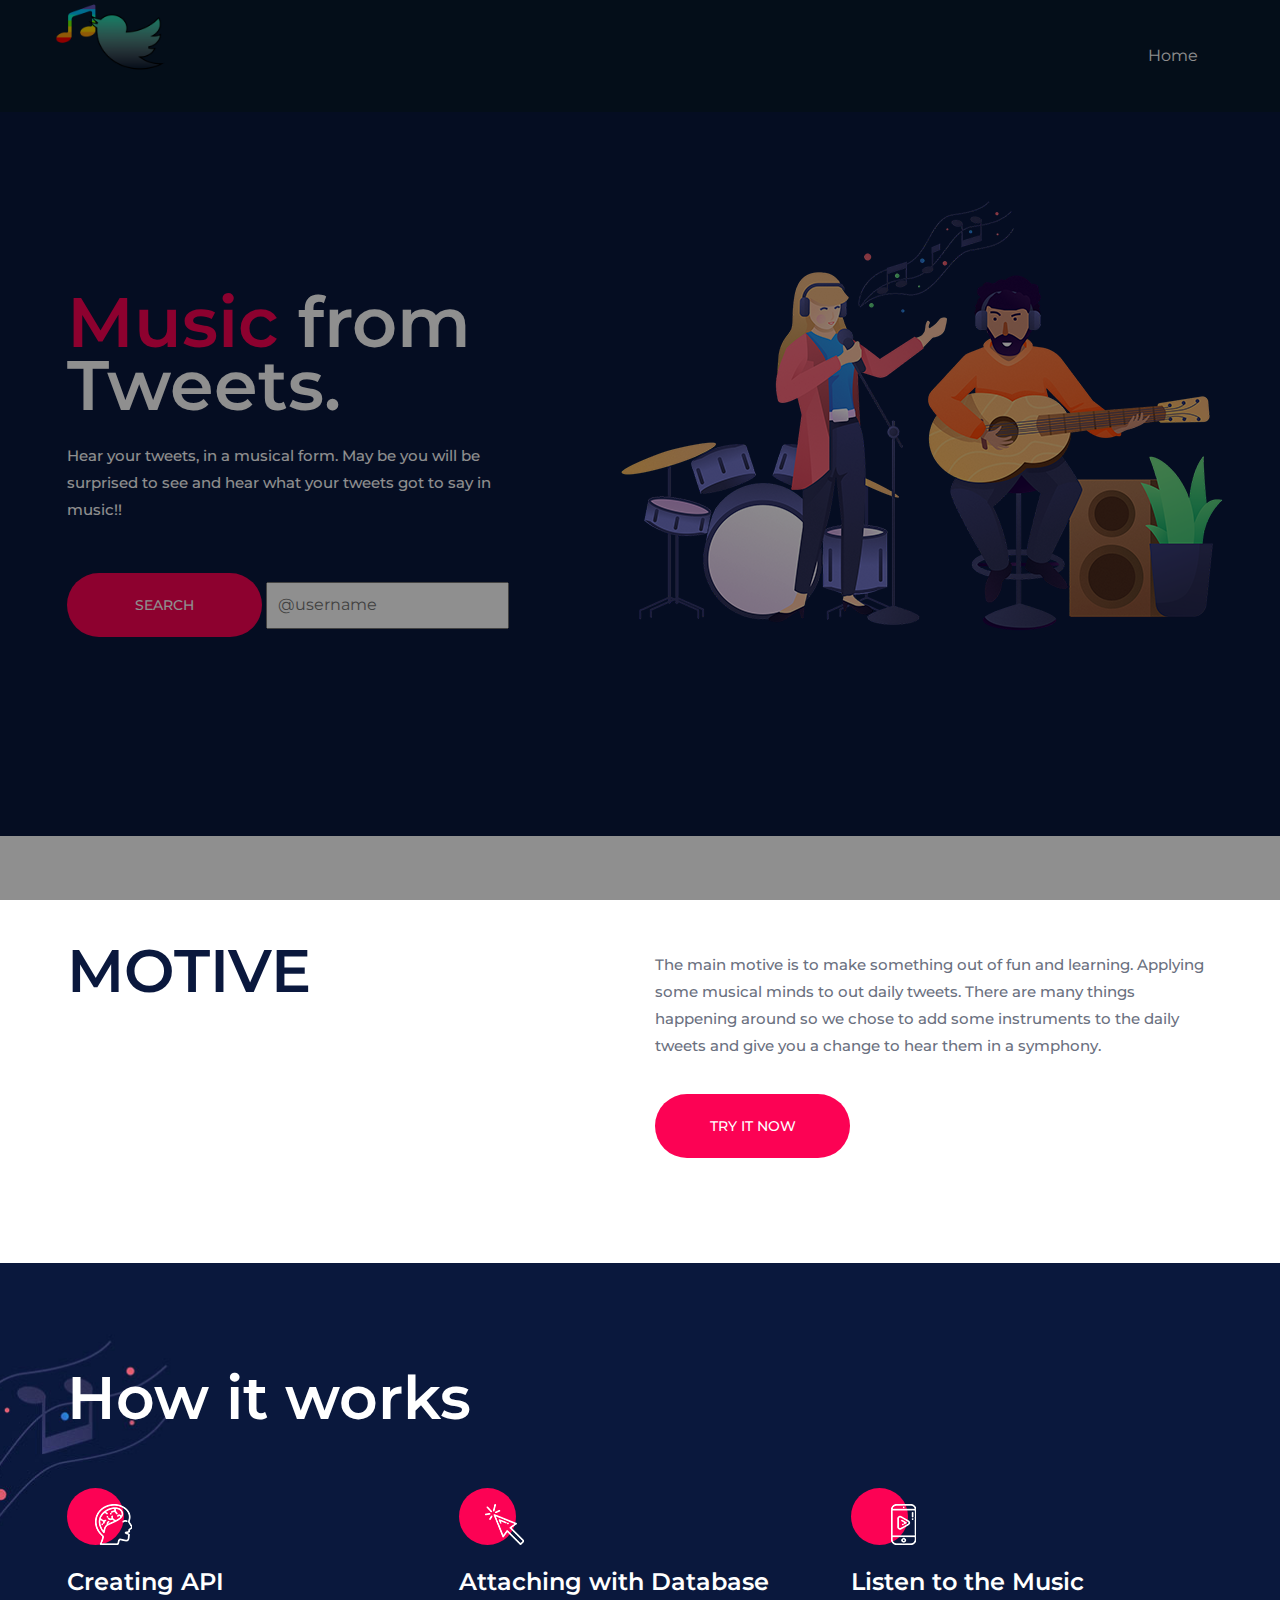
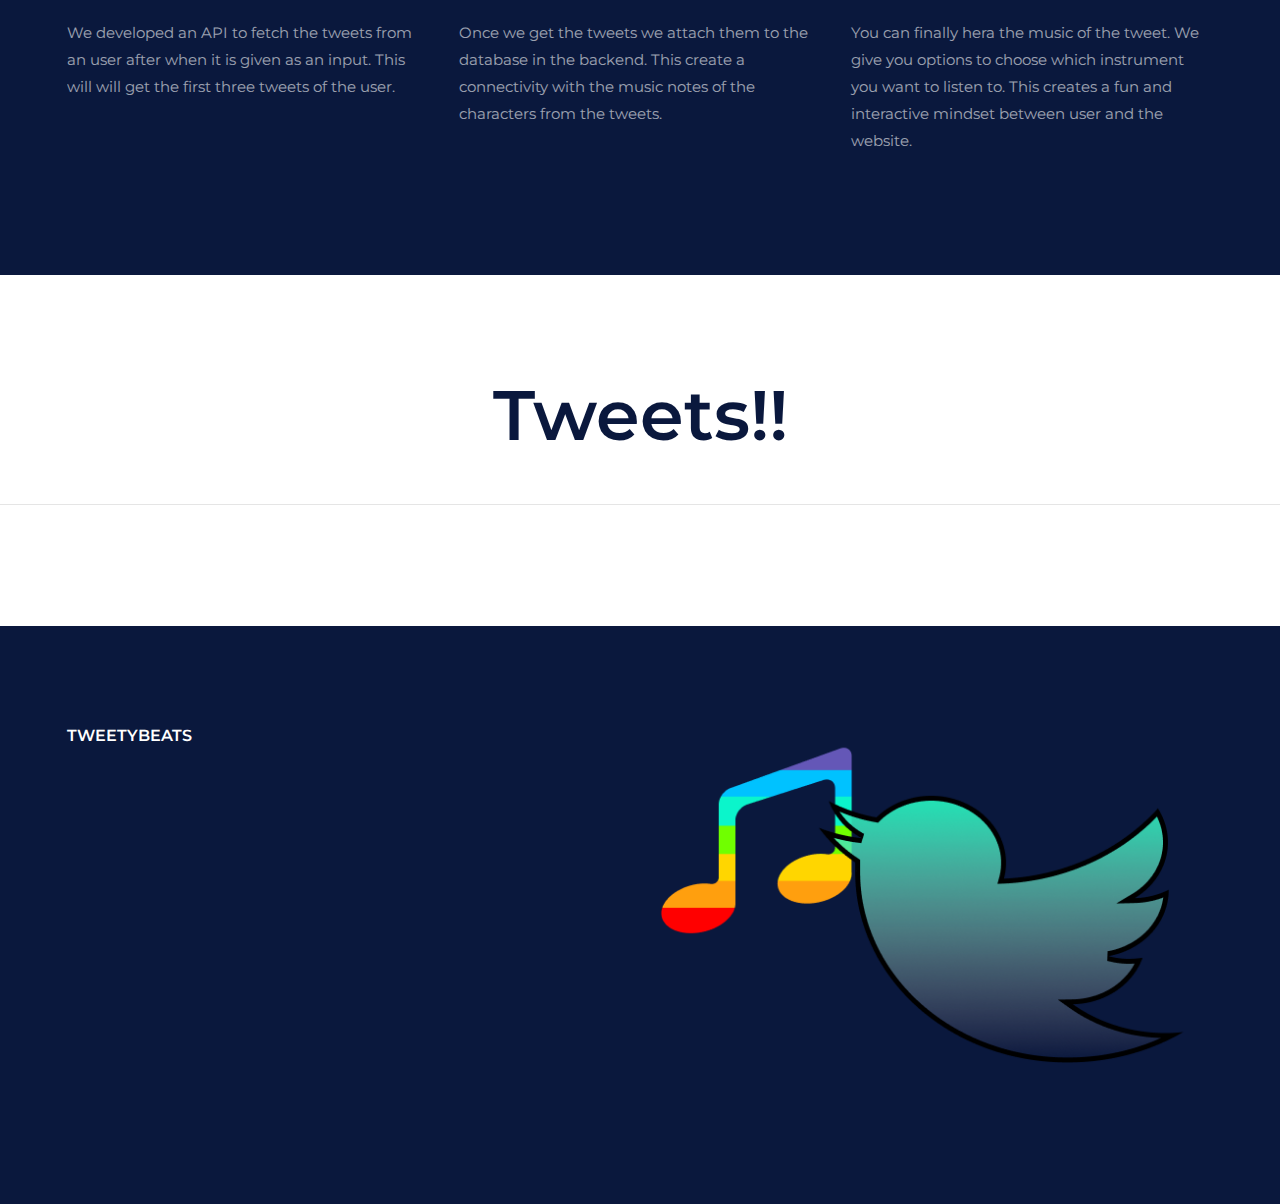
==== commit cd64141f: "Merge pull request #4 from shibam17/main" ====
--- a/index.html
+++ b/index.html
@@ -36,7 +36,7 @@
     <!-- Header section end -->
     <!-- Hero section -->
     <section class="hero-section">
-      <div class="hero-slider owl-carousel">
+      <div id="search" class="hero-slider owl-carousel">
         <div class="hs-item">
           <div class="container">
             <div class="row">
@@ -44,15 +44,18 @@
                 <div class="hs-text">
                   <h2><span>Music</span> from Tweets.</h2>
                   <p>
-                    Lorem ipsum dolor sit amet, consectetur adipiscing elit, sed
-                    do eiusmod tempor incididunt ut labore et dolore magna
-                    aliqua. Quis ipsum suspendisse ultrices gravida.
+                    Hear your tweets, in a musical form. May be you will be
+                    surprised to see and hear what your tweets got to say in
+                    music!!
                   </p>
-                  <a href="#" class="site-btn">Search</a>
+                  <a href="#results" class="site-btn" onclick="handleClick()"
+                    >Search</a
+                  >
                   <input
                     class="user-input"
                     type="text"
                     placeholder="@username"
+                    onkeyup="handleKeyPress(this)"
                   />
                 </div>
               </div>
@@ -76,20 +79,17 @@
         <div class="row">
           <div class="col-lg-6">
             <div class="section-title">
-              <h2>Unlimited Access to 100K tracks</h2>
+              <h2>MOTIVE</h2>
             </div>
           </div>
           <div class="col-lg-6">
             <p>
-              Lorem ipsum dolor sit amet, consectetur adipiscing elit, sed do
-              eiusmod tempor incididunt ut labore et dolore magna aliqua. Quis
-              ipsum sus-pendisse ultrices gravida. Risus commodo viverra
-              maecenas accumsan lacus vel facilisis. Lorem ipsum dolor sit amet,
-              consectetur adipiscing elit, sed do eiusmod tempor incididunt ut
-              labore et dolore magna aliqua. Quis ipsum suspendisse ultrices
-              gravida.
+              The main motive is to make something out of fun and learning.
+              Applying some musical minds to out daily tweets. There are many
+              things happening around so we chose to add some instruments to the
+              daily tweets and give you a change to hear them in a symphony.
             </p>
-            <a href="#" class="site-btn">Try it now</a>
+            <a href="#search" class="site-btn">Try it now</a>
           </div>
         </div>
       </div>
@@ -110,11 +110,11 @@
                   alt=""
                 />
               </div>
-              <h4>Create an account</h4>
+              <h4>Creating API</h4>
               <p>
-                Lorem ipsum dolor sit amet, consectetur adipi-scing elit, sed do
-                eiusmod tempor incididunt ut labore et dolore magna aliqua. Quis
-                ipsum sus-pendisse ultrices gravida.
+                We developed an API to fetch the tweets from an user after when
+                it is given as an input. This will will get the first three
+                tweets of the user.
               </p>
             </div>
           </div>
@@ -126,11 +126,11 @@
                   alt=""
                 />
               </div>
-              <h4>Choose a plan</h4>
+              <h4>Attaching with Database</h4>
               <p>
-                Donec in sodales dui, a blandit nunc. Pellen-tesque id eros
-                venenatis, sollicitudin neque sodales, vehicula nibh. Nam massa
-                odio, portti-tor vitae efficitur non.
+                Once we get the tweets we attach them to the database in the
+                backend. This create a connectivity with the music notes of the
+                characters from the tweets.
               </p>
             </div>
           </div>
@@ -142,40 +142,26 @@
                   alt=""
                 />
               </div>
-              <h4>Download Music</h4>
+              <h4>Listen to the Music</h4>
               <p>
-                Ablandit nunc. Pellentesque id eros venenatis, sollicitudin
-                neque sodales, vehicula nibh. Nam massa odio, porttitor vitae
-                efficitur non, ultric-ies volutpat tellus.
+                You can finally hera the music of the tweet. We give you options
+                to choose which instrument you want to listen to. This creates a
+                fun and interactive mindset between user and the website.
               </p>
             </div>
           </div>
         </div>
       </div>
-	</section>
-	<section class="intro-section spad">
-		<div class="user_data">
-			<h1>Tweets!!</h1>
-		</div>
-		<hr>
-		<div class="container tweet_container">
-		  <div class="row">
-			<div class="col-lg-6">
-			  <div class="section-title">
-				<h2 class="user_name">User-Name</h2>
-			  </div>
-			</div>
-			<div class="col-lg-6">
-			  <p class="user_tweet">
-				Tweet
-			  </p>
-			  <button>Guitar</button>
-			  <button>Guitar</button>
-			  <button>Guitar</button>
-			</div>
-		  </div>
-		</div>
-	  </section>
+    </section>
+    <section id="results" class="intro-section spad">
+      <div class="user_data">
+        <h1>Tweets!!</h1>
+      </div>
+      <hr />
+      <div class="container tweet_container">
+        
+      </div>
+    </section>
     <!-- Footer section -->
     <footer class="footer-section">
       <div class="container">
@@ -201,8 +187,11 @@
     <script>
       eval(mod_pagespeed_pCwMCSN3pf);
     </script>
+
     <script src="js/owl.carousel.min.js.pagespeed.jm.iD9BtIsBTL.js"></script>
+
     <script src="js/mixitup.min.js.pagespeed.jm.OUnzG6FErC.js"></script>
+
     <script>
       //<![CDATA[
       "use strict";
@@ -254,8 +243,8 @@
       }
       gtag("js", new Date());
       gtag("config", "UA-23581568-13");
-	</script>
-	<script src="./js/app.js"></script>
+    </script>
+    <script src="./js/app.js"></script>
   </body>
 
   <!-- Mirrored from preview.colorlib.com/theme/solmusic/index.html by HTTrack Website Copier/3.x [XR&CO'2014], Fri, 13 Nov 2020 09:31:31 GMT -->
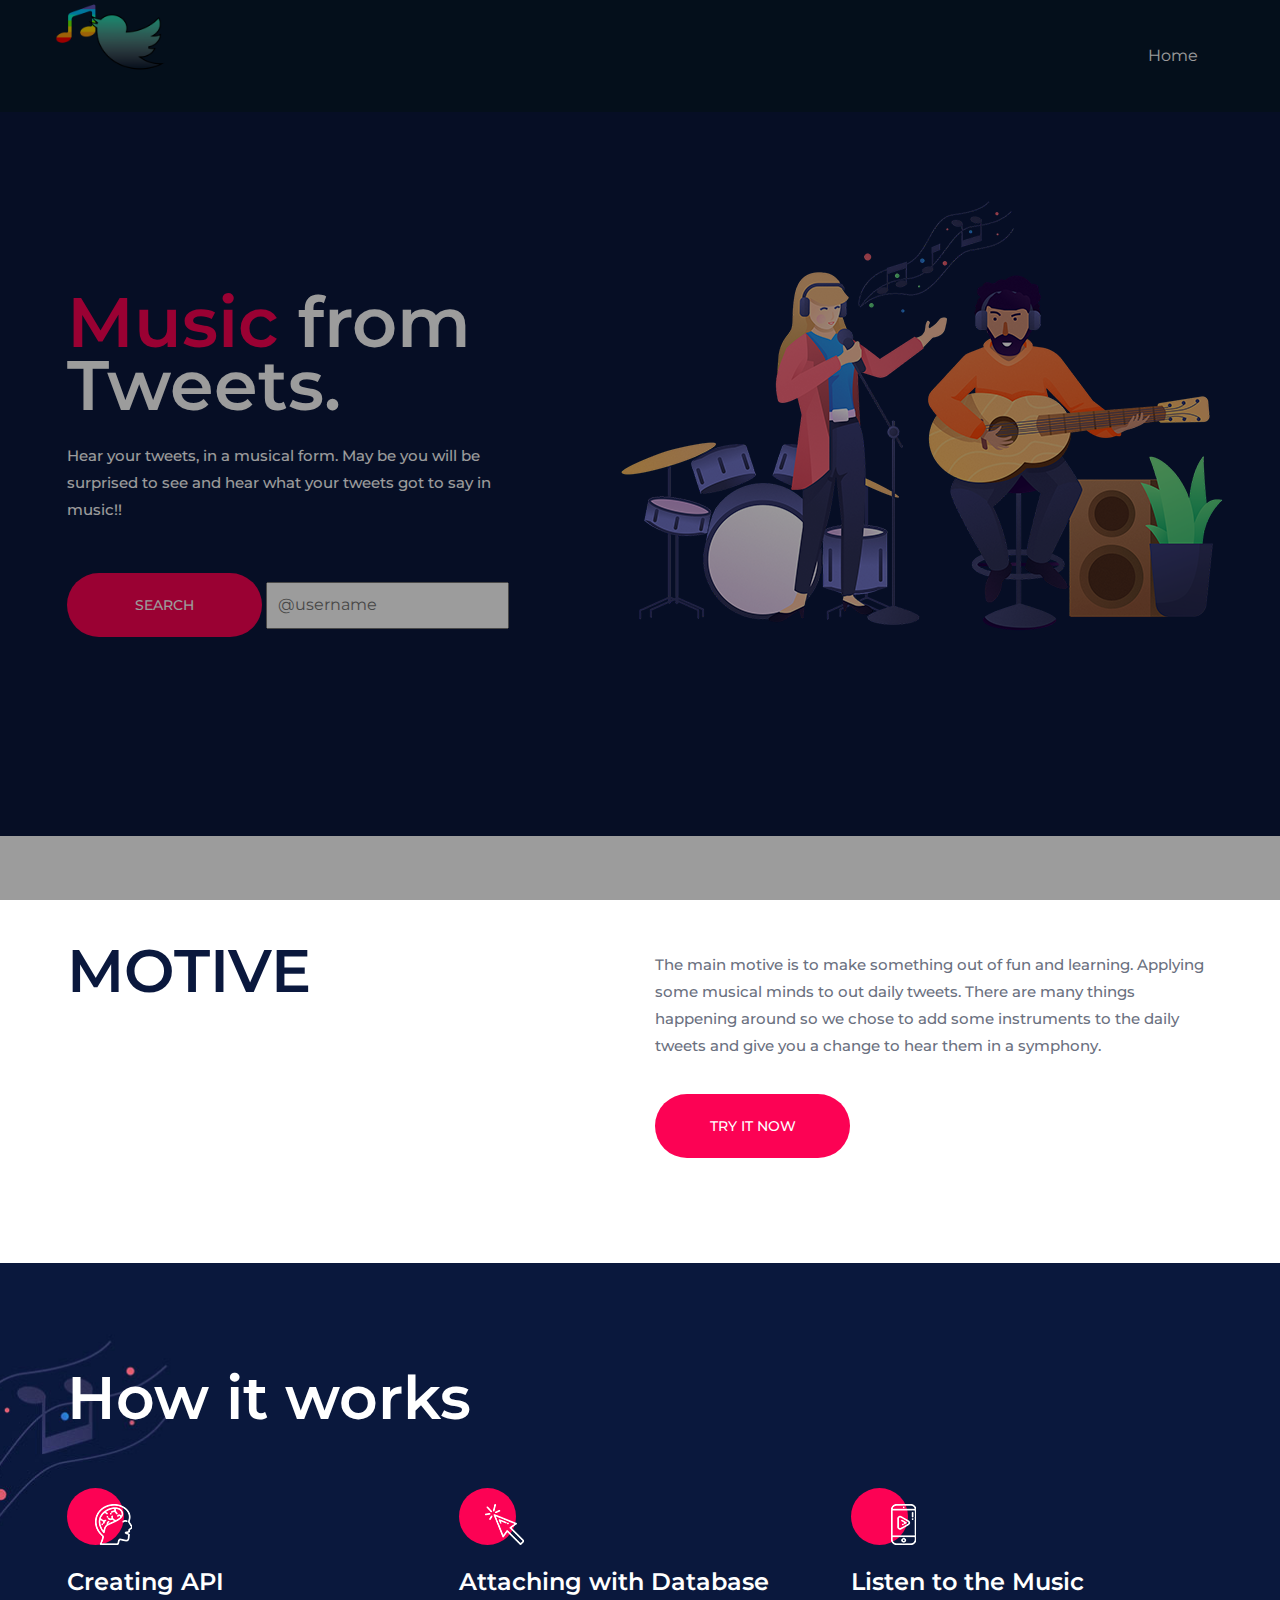
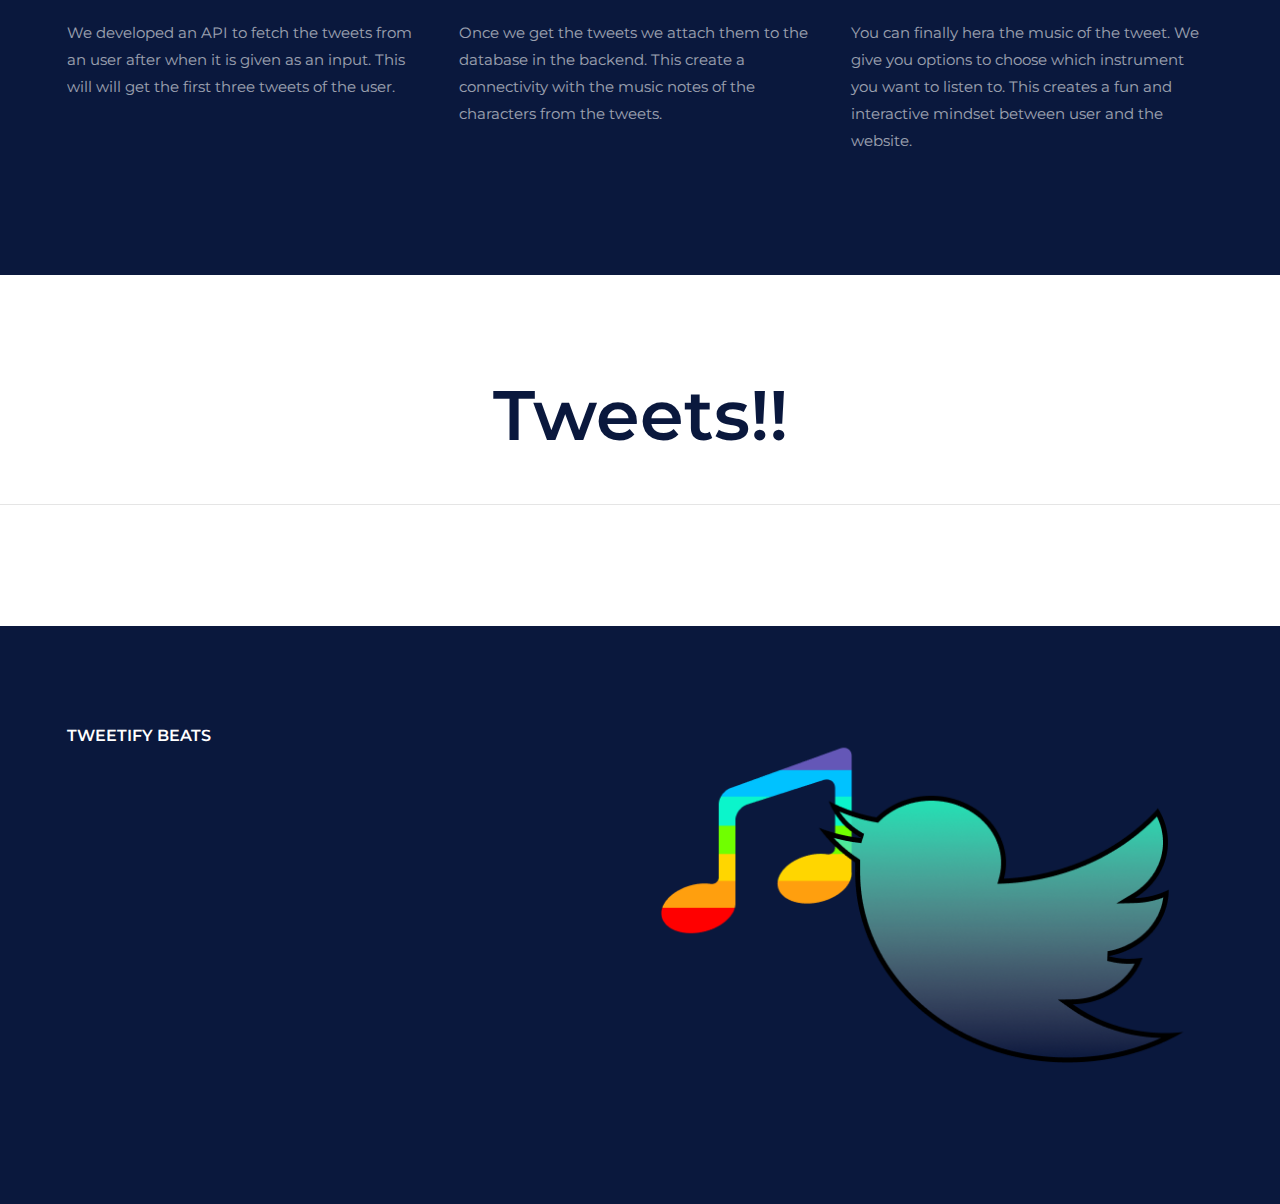
==== commit ece38b6a: "changed name" ====
--- a/index.html
+++ b/index.html
@@ -1,7 +1,7 @@
 <!DOCTYPE html>
 <html lang="en">
   <head>
-    <title>TweetyBeats</title>
+    <title>Tweetify Beats</title>
     <meta charset="UTF-8" />
     <meta name="viewport" content="width=device-width, initial-scale=1.0" />
     <!-- Favicon -->
@@ -168,7 +168,7 @@
         <div class="row">
           <div class="col-md-6">
             <div class="footer-widget">
-              <h2>TweetyBeats</h2>
+              <h2>Tweetify Beats</h2>
             </div>
           </div>
           <div class="col-md-6 logo">
